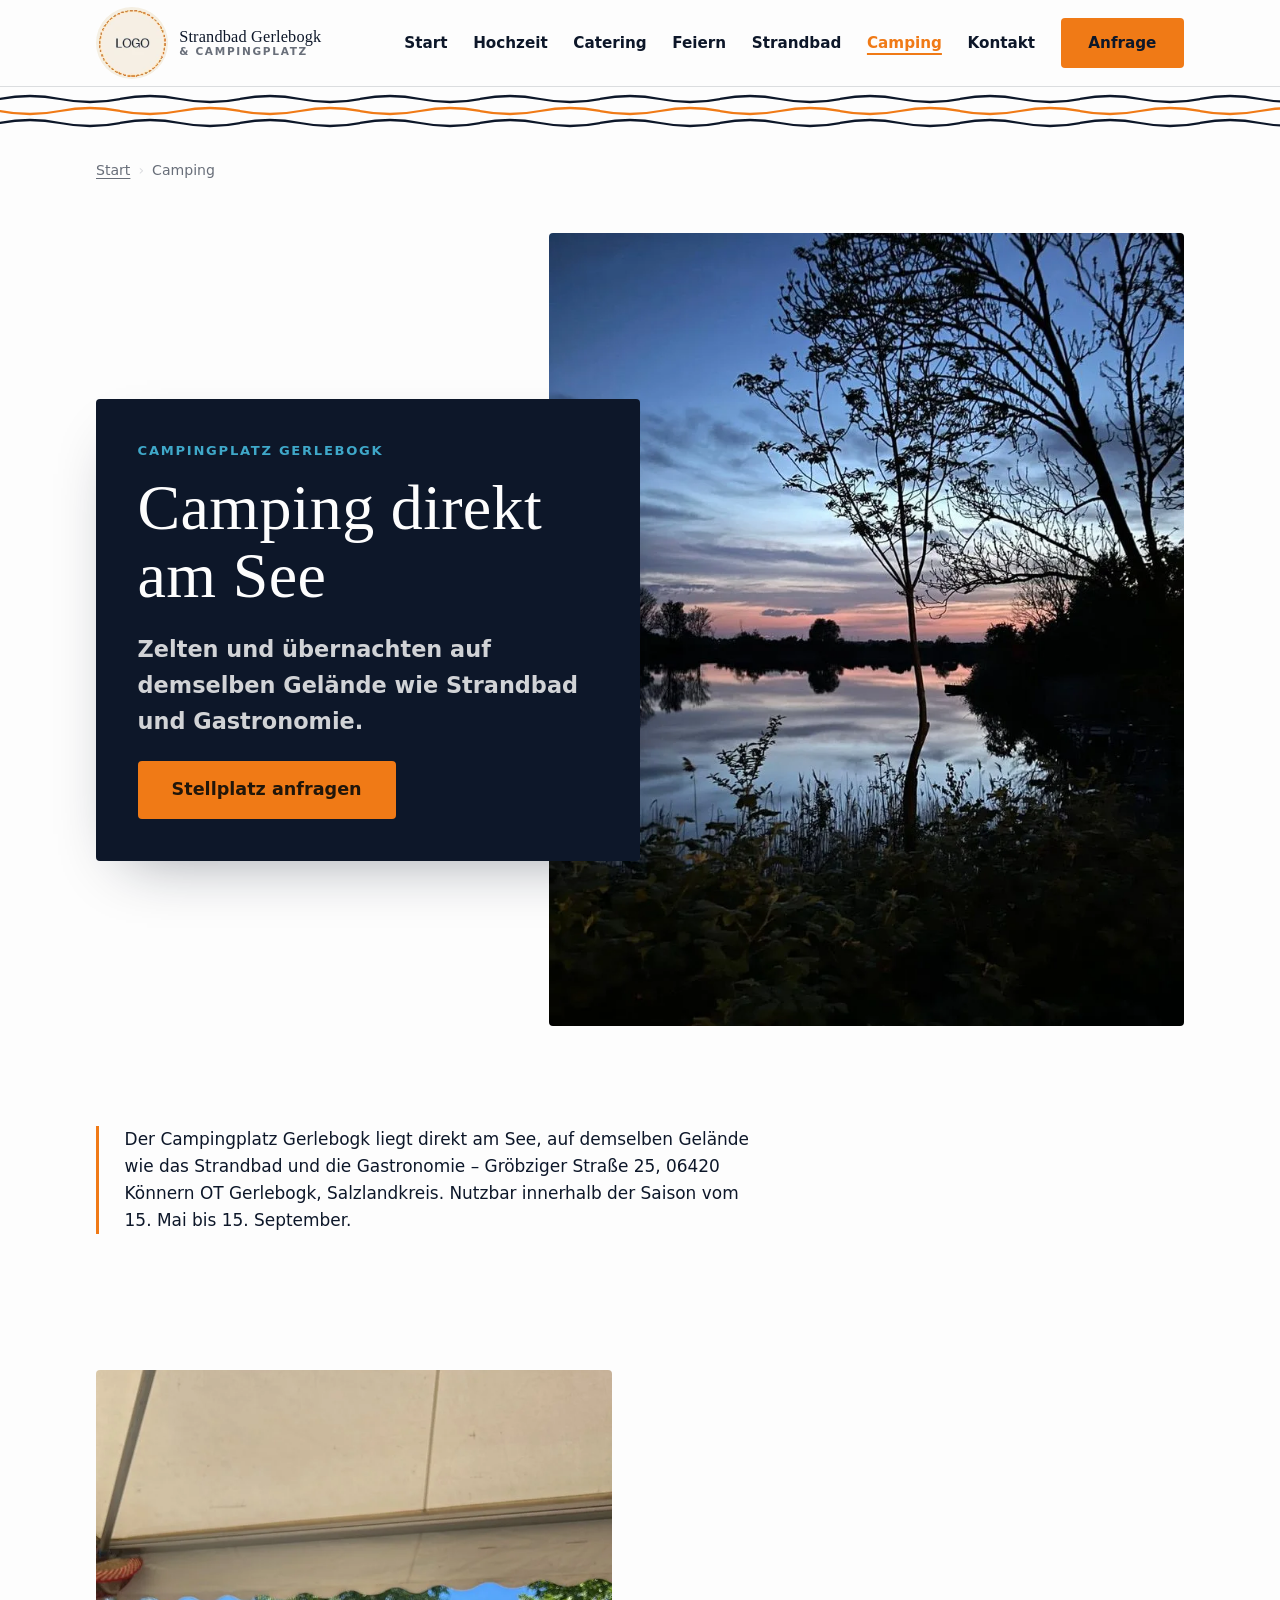
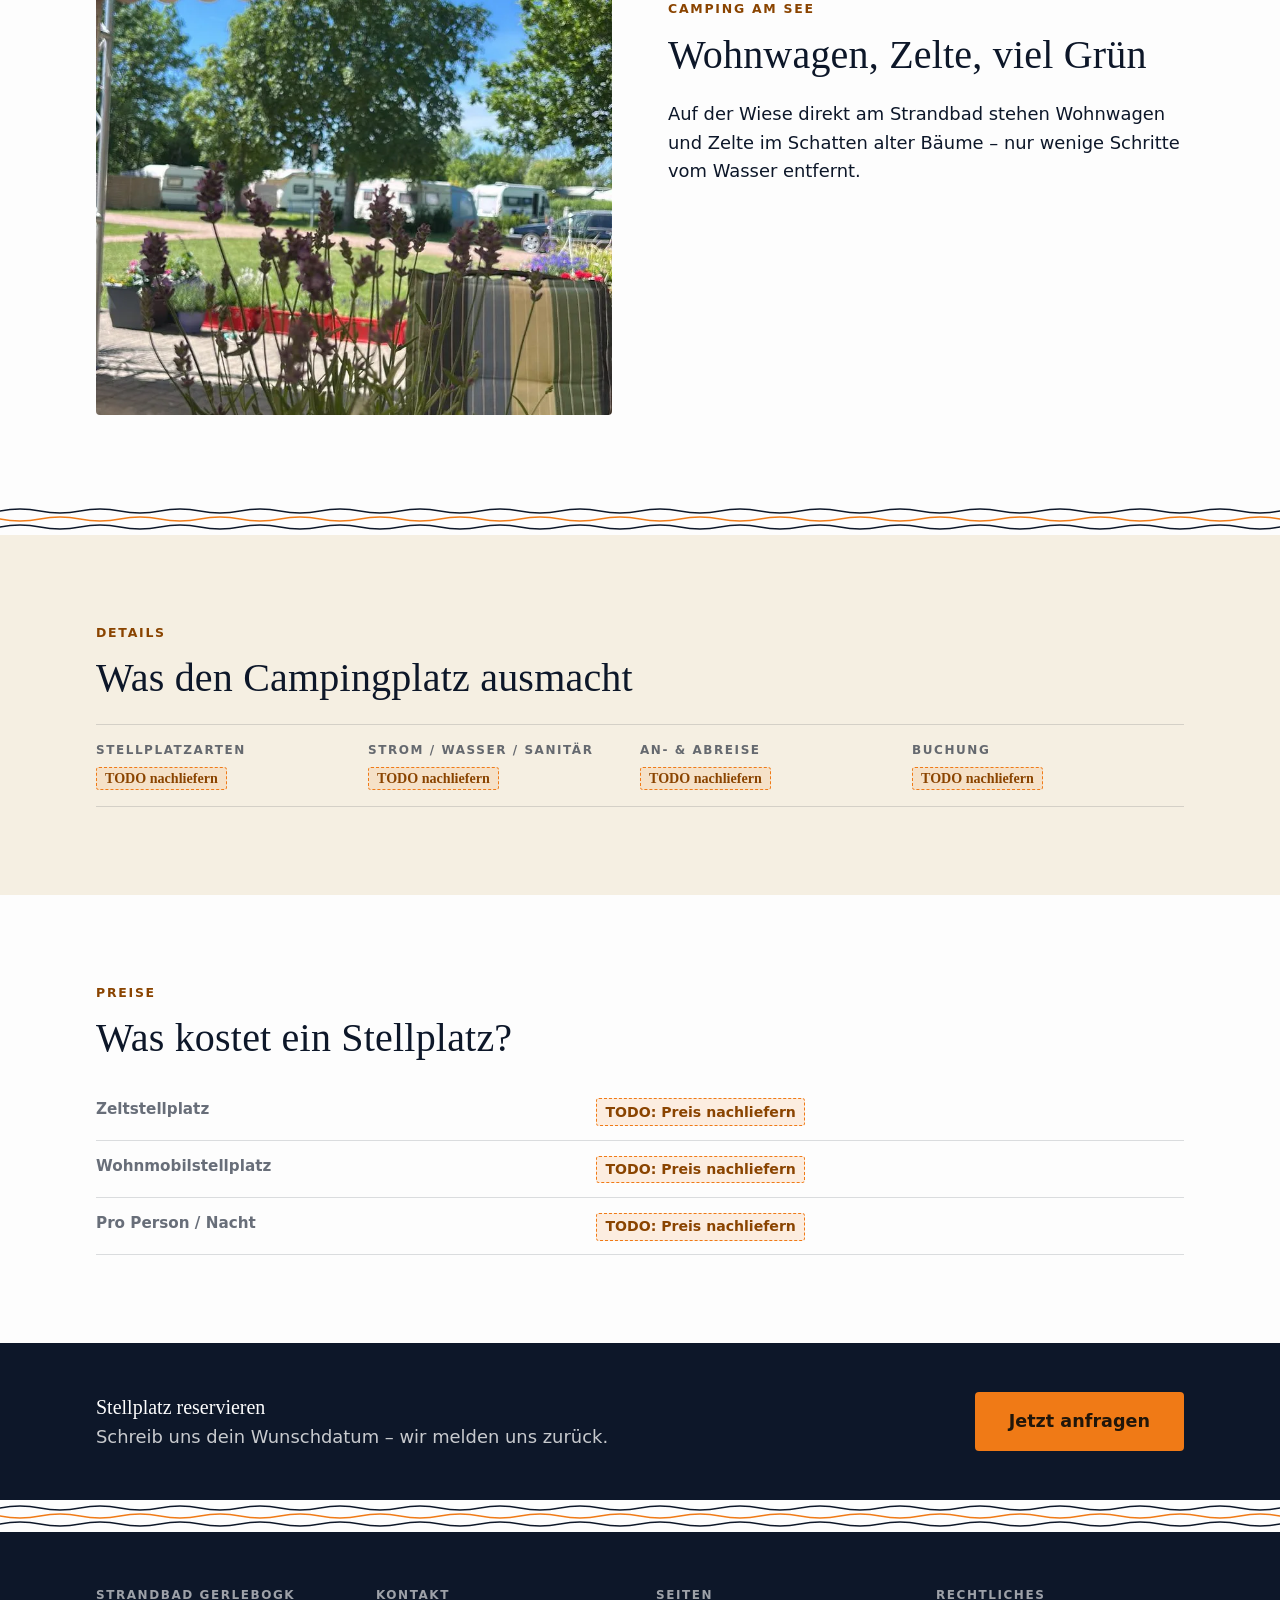
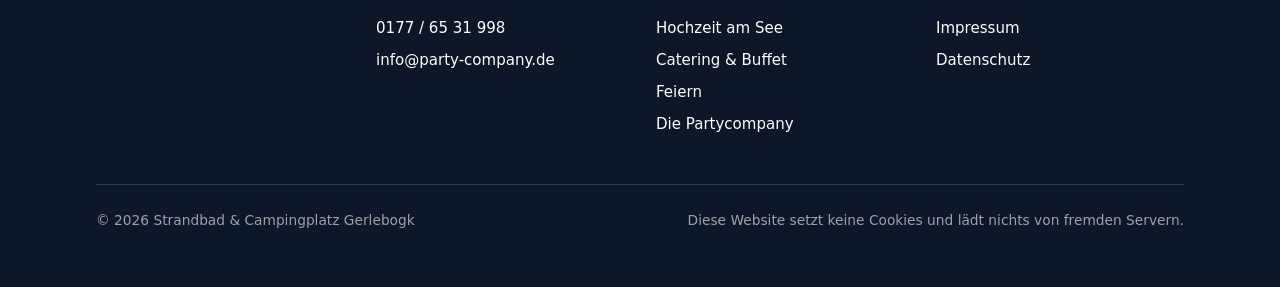
==== camping/index.html @ b328979c "Initial commit: Strandbad & Campingplatz Gerlebogk Website Statische HTML/CSS-Seite, Schwesterseite " ====
<!DOCTYPE html>
<html lang="de">
<head>
<meta charset="utf-8">
<meta name="viewport" content="width=device-width, initial-scale=1">

<title>Campingplatz Gerlebogk – Camping am See</title>
<meta name="description" content="Campingplatz direkt am Badesee im Strandbad Gerlebogk, Salzlandkreis. Zelten und übernachten auf demselben Gelände wie Strandbad und Gastronomie.">
<link rel="canonical" href="https://strandbad-gerlebogk.de/camping/">

<meta property="og:type" content="website">
<meta property="og:site_name" content="Strandbad & Campingplatz Gerlebogk">
<meta property="og:locale" content="de_DE">
<meta property="og:url" content="https://strandbad-gerlebogk.de/camping/">
<meta property="og:title" content="Campingplatz Gerlebogk – Camping am See">
<meta property="og:description" content="Zelten und übernachten direkt am Ufer, auf demselben Gelände wie Strandbad und Gastronomie.">
<meta property="og:image" content="https://strandbad-gerlebogk.de/assets/img/og-default.jpg">
<meta property="og:image:width" content="1200">
<meta property="og:image:height" content="630">
<meta property="og:image:alt" content="Der See in der blauen Stunde mit Baumsilhouette am Ufer">
<meta name="twitter:card" content="summary_large_image">

<link rel="icon" href="/assets/img/favicon-32.png" sizes="32x32" type="image/png">
<link rel="apple-touch-icon" href="/assets/img/favicon-180.png">
<meta name="theme-color" content="#fdfdfd">

<link rel="preload" href="/assets/fonts/alfa-slab-one-latin-400.woff2" as="font" type="font/woff2" crossorigin>
<link rel="preload" as="image" href="/assets/img/see-blaue-stunde-800.webp" type="image/webp"
      imagesrcset="/assets/img/see-blaue-stunde-480.webp 480w, /assets/img/see-blaue-stunde-800.webp 800w, /assets/img/see-blaue-stunde-1200.webp 1200w"
      imagesizes="(max-width: 56rem) 100vw, 50vw" fetchpriority="high">
<link rel="stylesheet" href="/assets/css/main.css">

<script type="application/ld+json">
{
  "@context": "https://schema.org",
  "@graph": [
    {
      "@type": "BreadcrumbList",
      "itemListElement": [
        { "@type": "ListItem", "position": 1, "name": "Start", "item": "https://strandbad-gerlebogk.de/" },
        { "@type": "ListItem", "position": 2, "name": "Camping", "item": "https://strandbad-gerlebogk.de/camping/" }
      ]
    },
    {
      "@type": "Campground",
      "name": "Campingplatz Gerlebogk",
      "description": "Campingplatz direkt am See, auf demselben Gelände wie Strandbad und Gastronomie.",
      "address": {
        "@type": "PostalAddress",
        "streetAddress": "Gröbziger Straße 25",
        "addressLocality": "Könnern OT Gerlebogk",
        "addressRegion": "Sachsen-Anhalt",
        "postalCode": "06420",
        "addressCountry": "DE"
      },
      "url": "https://strandbad-gerlebogk.de/camping/"
    }
  ]
}
</script>
</head>
<body>

<a class="skip-link" href="#inhalt">Zum Inhalt springen</a>

<header class="kopf">
  <div class="wrap kopf__inner">
    <a class="marke" href="/">
      <picture>
        <source type="image/webp" srcset="/assets/img/logo-96.webp 1x, /assets/img/logo-192.webp 2x, /assets/img/logo-384.webp 4x">
        <img src="/assets/img/logo-96.png" srcset="/assets/img/logo-192.png 2x, /assets/img/logo-384.png 4x" width="72" height="72"
             alt="Platzhalter-Logo Strandbad Gerlebogk – finales Logo folgt">
      </picture>
      <span class="marke__name">Strandbad Gerlebogk
        <span class="marke__zusatz">& Campingplatz</span>
      </span>
    </a>
    <nav class="nav" aria-label="Hauptnavigation">
      <a href="/">Start</a>
      <a href="/hochzeit/">Hochzeit</a>
      <a href="/catering/">Catering</a>
      <a href="/feiern/">Feiern</a>
      <a href="/strandbad/">Strandbad</a>
      <a href="/camping/" aria-current="page">Camping</a>
      <a href="/kontakt/">Kontakt</a>
      <a class="btn btn--anfrage" href="/kontakt/">Anfrage</a>
    </nav>
  </div>
</header>

<div class="wellen wellen--kopf" role="presentation"></div>

<main id="inhalt">

  <nav class="brotkrumen wrap krumen-abstand" aria-label="Brotkrumennavigation">
    <ol>
      <li><a href="/">Start</a></li>
      <li>Camping</li>
    </ol>
  </nav>

  <section class="hero">
    <div class="wrap hero__grid">
      <div class="hero__media">
        <picture>
          <source type="image/webp"
                  srcset="/assets/img/see-blaue-stunde-480.webp 480w, /assets/img/see-blaue-stunde-800.webp 800w, /assets/img/see-blaue-stunde-1200.webp 1200w"
                  sizes="(max-width: 56rem) 100vw, 50vw">
          <img src="/assets/img/see-blaue-stunde-800.jpg"
               srcset="/assets/img/see-blaue-stunde-480.jpg 480w, /assets/img/see-blaue-stunde-800.jpg 800w, /assets/img/see-blaue-stunde-1200.jpg 1200w"
               sizes="(max-width: 56rem) 100vw, 50vw"
               width="1200" height="1600" fetchpriority="high" decoding="async"
               alt="Der See in der blauen Stunde mit Baumsilhouette am Ufer, Camping Gerlebogk">
        </picture>
      </div>

      <div class="hero__panel">
        <p class="hero__kicker">Campingplatz Gerlebogk</p>
        <h1 class="hero__titel">Camping direkt am See</h1>
        <p class="hero__unter">Zelten und übernachten auf demselben Gelände wie Strandbad und Gastronomie.</p>
        <p class="hero__aktion">
          <a class="btn btn--anfrage btn--gross" href="/kontakt/">Stellplatz anfragen</a>
        </p>
      </div>
    </div>
  </section>

  <section class="section section--schmal">
    <div class="wrap">
      <div class="fakten">
        <p>
          Der Campingplatz Gerlebogk liegt direkt am See, auf demselben Gelände wie das Strandbad und
          die Gastronomie – Gröbziger Straße 25, 06420 Könnern OT Gerlebogk, Salzlandkreis. Nutzbar
          innerhalb der Saison vom 15. Mai bis 15. September.
        </p>
      </div>
    </div>
  </section>

  <section class="section" aria-labelledby="ausblick-titel">
    <div class="wrap duo duo--medialinks">
      <div class="duo__media bild--hoch">
        <picture>
          <source type="image/webp" srcset="/assets/img/campingplatz-wohnwagen-480.webp 480w, /assets/img/campingplatz-wohnwagen-800.webp 800w, /assets/img/campingplatz-wohnwagen-1600.webp 1600w" sizes="(max-width: 56rem) 100vw, 45vw">
          <img src="/assets/img/campingplatz-wohnwagen-800.jpg" srcset="/assets/img/campingplatz-wohnwagen-480.jpg 480w, /assets/img/campingplatz-wohnwagen-800.jpg 800w, /assets/img/campingplatz-wohnwagen-1600.jpg 1600w" sizes="(max-width: 56rem) 100vw, 45vw" width="1600" height="2111" loading="lazy" decoding="async" alt="Blick über die Campingwiese mit Wohnwagen unter alten Bäumen im Strandbad Gerlebogk">
        </picture>
      </div>
      <div>
        <p class="eyebrow">Camping am See</p>
        <h2 id="ausblick-titel">Wohnwagen, Zelte, viel Grün</h2>
        <p>Auf der Wiese direkt am Strandbad stehen Wohnwagen und Zelte im Schatten alter Bäume – nur wenige Schritte vom Wasser entfernt.</p>
      </div>
    </div>
  </section>

  <div class="wellen" role="presentation"></div>

  <section class="section section--sand" aria-labelledby="details-titel">
    <div class="wrap">
      <p class="eyebrow">Details</p>
      <h2 id="details-titel">Was den Campingplatz ausmacht</h2>
      <dl class="eckdaten">
        <div>
          <dt>Stellplatzarten</dt>
          <dd><span class="todo">TODO nachliefern</span></dd>
        </div>
        <div>
          <dt>Strom / Wasser / Sanitär</dt>
          <dd><span class="todo">TODO nachliefern</span></dd>
        </div>
        <div>
          <dt>An- &amp; Abreise</dt>
          <dd><span class="todo">TODO nachliefern</span></dd>
        </div>
        <div>
          <dt>Buchung</dt>
          <dd><span class="todo">TODO nachliefern</span></dd>
        </div>
      </dl>
    </div>
  </section>

  <section class="section" aria-labelledby="preise-titel">
    <div class="wrap">
      <p class="eyebrow">Preise</p>
      <h2 id="preise-titel">Was kostet ein Stellplatz?</h2>
      <div class="tabelle-scroll">
        <table class="datentabelle">
          <tbody>
            <tr><th scope="row">Zeltstellplatz</th><td><span class="todo">TODO: Preis nachliefern</span></td></tr>
            <tr><th scope="row">Wohnmobilstellplatz</th><td><span class="todo">TODO: Preis nachliefern</span></td></tr>
            <tr><th scope="row">Pro Person / Nacht</th><td><span class="todo">TODO: Preis nachliefern</span></td></tr>
          </tbody>
        </table>
      </div>
    </div>
  </section>

  <section class="anfrageband">
    <div class="wrap anfrageband__inner">
      <p>
        <strong>Stellplatz reservieren</strong>
        Schreib uns dein Wunschdatum – wir melden uns zurück.
      </p>
      <a class="btn btn--anfrage btn--gross" href="/kontakt/">Jetzt anfragen</a>
    </div>
  </section>

</main>

<div class="wellen" role="presentation"></div>

<footer class="fuss">
  <div class="wrap">
    <div class="fuss__grid">
      <div>
        <h2>Strandbad Gerlebogk</h2>
        <p class="leise">
          Gröbziger Straße 25<br>
          06420 Könnern OT Gerlebogk
        </p>
      </div>
      <div>
        <h2>Kontakt</h2>
        <ul>
          <li><a href="tel:+491776531998">0177 / 65 31 998</a></li>
          <li><a href="mailto:info@party-company.de">info@party-company.de</a></li>
        </ul>
      </div>
      <div>
        <h2>Seiten</h2>
        <ul>
          <li><a href="/hochzeit/">Hochzeit am See</a></li>
          <li><a href="/catering/">Catering &amp; Buffet</a></li>
          <li><a href="/feiern/">Feiern</a></li>
          <li><a href="https://party-company.de/" rel="noopener">Die Partycompany</a></li>
        </ul>
      </div>
      <div>
        <h2>Rechtliches</h2>
        <ul>
          <li><a href="/impressum/">Impressum</a></li>
          <li><a href="/datenschutz/">Datenschutz</a></li>
        </ul>
      </div>
    </div>
    <p class="fuss__unten">
      <span>© 2026 Strandbad &amp; Campingplatz Gerlebogk</span>
      <span>Diese Website setzt keine Cookies und lädt nichts von fremden Servern.</span>
    </p>
  </div>
</footer>

</body>
</html>
---- assets/css/main.css ----
/* ==========================================================================
   Strandbad & Campingplatz Gerlebogk — strandbad-gerlebogk.de
   Schwesterseite zu party-company.de: gleiche Bausteine, gleiche Typografie,
   gleiche Akzentfarbe — aber Tag statt Nacht. Ein Stylesheet, keine
   Imports, keine externen Requests.
   ========================================================================== */

/* --- Schriften (selbst gehostet, identisch zur Partycompany) ------------ */

@font-face {
  font-family: "Alfa Slab One";
  font-style: normal;
  font-weight: 400;
  font-display: swap;
  src: url("../fonts/alfa-slab-one-latin-400.woff2") format("woff2");
  unicode-range: U+0000-00FF, U+0131, U+0152-0153, U+02BB-02BC, U+02C6, U+02DA,
    U+02DC, U+2000-206F, U+2074, U+20AC, U+2122, U+2191, U+2193, U+2212, U+2215;
}

/* Fließtext läuft bewusst im System-Font-Stack: 0 Requests, 0 Byte. */

/* --- Marken-Token ---------------------------------------------------------
   Farbwerte wörtlich aus party-company.de/assets/css/main.css übernommen
   (--orange, --nacht, --wasser = dortiges --strandbad), nicht neu erfunden.
   --weiss und --sand sind das helle Gegenstück zu deren --nacht/--tiefe.
   ------------------------------------------------------------------------- */

:root {
  --weiss: #fdfdfd;        /* Grundfläche, dominant */
  --sand: #f5efe2;         /* zweite helle Fläche, trennt Sektionen ohne Linie */
  --orange: #f07a16;       /* NUR CTA, Hover, Marker, Signature */
  --nacht: #0d1729;        /* Fließtext, Fußzeile, Hero-Panel (Navy-Rolle) */
  --wasser: #3fa8c9;       /* Wasserton: sekundäre Akzente, Rückverweis auf Partycompany */

  --nacht-leise: rgba(13, 23, 41, 0.62);
  --nacht-linie: rgba(13, 23, 41, 0.14);

  --display: "Alfa Slab One", Georgia, "Times New Roman", serif;
  --body: system-ui, -apple-system, BlinkMacSystemFont, "Segoe UI", Roboto,
    "Helvetica Neue", Arial, sans-serif;

  --wrap: 68rem;
  --gap: clamp(1.25rem, 4vw, 2.5rem);
  --radius: 4px;

  /* Signature: Wellenkante. Drei ineinander verschlungene Wellenlinien,
     Pendant zur Lichterkette der Partycompany — anderes Motiv, gleiche Rolle.
     Kachel ist genau eine Wellenperiode breit (160px), dadurch mathematisch
     nahtlos wiederholbar — kein Foto/KI-Bild, handgeschriebenes SVG. */
  --wellen: url("data:image/svg+xml,%3Csvg xmlns='http://www.w3.org/2000/svg' width='160' height='64' viewBox='0 0 160 64'%3E%3Cpath d='M0 16 Q40 8 80 16 Q120 24 160 16' fill='none' stroke='%230D1729' stroke-width='3' stroke-linecap='round'/%3E%3Cpath d='M0 32 Q40 40 80 32 Q120 24 160 32' fill='none' stroke='%23F07A16' stroke-width='3' stroke-linecap='round'/%3E%3Cpath d='M0 48 Q40 40 80 48 Q120 56 160 48' fill='none' stroke='%230D1729' stroke-width='3' stroke-linecap='round'/%3E%3C/svg%3E");
}

/* --- Reset / Grundlagen -------------------------------------------------- */

*,
*::before,
*::after { box-sizing: border-box; }

html {
  -webkit-text-size-adjust: 100%;
  scroll-behavior: smooth;
}

body {
  margin: 0;
  background: var(--weiss);
  color: var(--nacht);
  font-family: var(--body);
  font-size: clamp(1rem, 0.96rem + 0.2vw, 1.125rem);
  line-height: 1.6;
  -webkit-font-smoothing: antialiased;
  overflow-wrap: break-word;
}

img { max-width: 100%; height: auto; display: block; }

h1, h2, h3, h4 {
  font-family: var(--display);
  font-weight: 400;
  line-height: 1.06;
  margin: 0 0 0.6em;
  letter-spacing: 0.005em;
  /* Deutsche Komposita wie "Campingplatz" oder "Öffnungszeiten" passen bei
     320px in keine Zeile. hyphens nutzt das lang="de" des Dokuments. */
  hyphens: auto;
  overflow-wrap: break-word;
}

h1 { font-size: clamp(2.1rem, 1.3rem + 4vw, 4rem); }
h2 { font-size: clamp(1.6rem, 1.2rem + 1.9vw, 2.5rem); }
h3 { font-size: clamp(1.15rem, 1.05rem + 0.5vw, 1.4rem); }
h4 { font-size: 1.05rem; font-family: var(--body); font-weight: 600; }

p { margin: 0 0 1.1em; }
p:last-child { margin-bottom: 0; }

a { color: var(--nacht); text-decoration-thickness: 1px; text-underline-offset: 0.18em; }
a:hover { color: var(--orange); }

ul, ol { margin: 0 0 1.1em; padding-left: 1.25rem; }
li { margin-bottom: 0.4em; }

strong, b { font-weight: 600; }

:focus-visible {
  outline: 3px solid var(--orange);
  outline-offset: 3px;
  border-radius: 2px;
}

/* Nach oben statt nach links wegschieben – ein "left: -9999px" vergrößert in
   manchen Browsern die Scrollbreite des Dokuments. */
.skip-link {
  position: absolute;
  left: 0;
  top: 0;
  z-index: 100;
  transform: translateY(-130%);
  background: var(--orange);
  color: #21160a;
  padding: 0.75rem 1.25rem;
  font-weight: 600;
  text-decoration: none;
}
.skip-link:focus { transform: translateY(0); }

.visually-hidden {
  position: absolute;
  width: 1px; height: 1px;
  padding: 0; margin: -1px;
  overflow: hidden;
  clip-path: inset(50%);
  white-space: nowrap;
}

/* --- Raster -------------------------------------------------------------- */

.wrap {
  width: min(100% - 2 * var(--gap), var(--wrap));
  margin-inline: auto;
}

.section { padding-block: clamp(3rem, 8vw, 5.5rem); }
.section--sand { background: var(--sand); }
.section--nacht { background: var(--nacht); color: var(--weiss); }
.section--nacht a { color: #bcd9e3; }
.section--nacht a:hover { color: #fff; }
.section--schmal { padding-block: clamp(2rem, 5vw, 3rem); }

.lede {
  font-size: clamp(1.06rem, 1rem + 0.4vw, 1.3rem);
  color: var(--nacht-leise);
  max-width: 46ch;
}
.section--nacht .lede { color: rgba(253, 253, 253, 0.72); }

.eyebrow {
  font-family: var(--body);
  font-weight: 600;
  font-size: 0.78rem;
  letter-spacing: 0.14em;
  text-transform: uppercase;
  color: #8a4400;
  margin: 0 0 0.9rem;
}
.section--nacht .eyebrow { color: var(--wasser); }

/* --- Signature: Wellenkante ------------------------------------------------
   Drei verschlungene Wellenlinien als wiederkehrender Sektionstrenner,
   dieselbe Code-Rolle wie die Girlande der Partycompany, eigenes Motiv.
   Handgeschriebenes SVG, austauschbar sobald finale Grafik vorliegt, siehe
   README. Kachel ist 160×64 (Seitenverhältnis 2,5:1) — background-size MUSS
   dieses Verhältnis einhalten, sonst verzerrt die Wiederholung (siehe Notiz
   zur ursprünglichen Segelkante-Version im Git-Verlauf/README).
   ------------------------------------------------------------------------- */

.wellen {
  height: 32px;
  background-image: var(--wellen);
  background-repeat: repeat-x;
  background-position: left top;
  background-size: 80px 32px;
  border: 0;
  margin: 0;
}
.wellen--kopf {
  height: 48px;
  background-size: 120px 48px;
  margin-bottom: -24px;
  position: relative;
  z-index: 1;
  pointer-events: none;
}

@media (prefers-reduced-motion: no-preference) {
  .wellen { animation: wiegen 7s ease-in-out infinite; transform-origin: center; }
  @keyframes wiegen {
    0%, 100% { transform: scaleY(1); }
    50% { transform: scaleY(1.06); }
  }
}

/* --- Kopfzeile ----------------------------------------------------------- */

.kopf {
  position: sticky;
  top: 0;
  z-index: 20;
  background: rgba(253, 253, 253, 0.94);
  border-bottom: 1px solid var(--nacht-linie);
  backdrop-filter: blur(8px);
}

.kopf__inner {
  display: flex;
  align-items: center;
  gap: 1rem;
  padding-block: 0.45rem;
}

.marke {
  display: flex;
  align-items: center;
  gap: 0.7rem;
  text-decoration: none;
  color: var(--nacht);
  flex: 0 0 auto;
}
.marke img {
  width: 72px; height: 72px;
  border-radius: 50%;
  background: var(--sand);
  flex: 0 0 auto;
}
.marke__name {
  font-family: var(--display);
  font-size: 1.02rem;
  line-height: 1.1;
  letter-spacing: 0.01em;
}
.marke__zusatz {
  display: block;
  font-family: var(--body);
  font-size: 0.66rem;
  font-weight: 600;
  letter-spacing: 0.16em;
  text-transform: uppercase;
  color: var(--nacht-leise);
}

.nav {
  margin-left: auto;
  display: flex;
  align-items: center;
  gap: clamp(0.9rem, 2vw, 1.6rem);
  flex-wrap: wrap;
}
.nav a {
  color: var(--nacht);
  text-decoration: none;
  font-weight: 600;
  font-size: 0.95rem;
}
.nav a:hover,
.nav a[aria-current="page"] { color: var(--orange); }
.nav a[aria-current="page"] { text-decoration: underline; text-decoration-color: var(--orange); text-decoration-thickness: 2px; text-underline-offset: 0.35em; }

/* --- Schaltflächen ------------------------------------------------------- */

.btn {
  display: inline-flex;
  align-items: center;
  justify-content: center;
  gap: 0.5rem;
  font-family: var(--body);
  font-weight: 600;
  font-size: 1rem;
  line-height: 1;
  padding: 0.95rem 1.6rem;
  border-radius: var(--radius);
  border: 2px solid transparent;
  text-decoration: none;
  cursor: pointer;
  transition: transform 0.12s ease, background-color 0.12s ease, color 0.12s ease;
}
.btn:hover { transform: translateY(-2px); }

/* Orange ist der Anfrage-Knopf. Sonst nichts — auf Weiß liegt #F07A16
   unter 4,5:1 Kontrast, deshalb nie als Text, immer als Fläche. */
.btn--anfrage {
  background: var(--orange);
  color: #21160a;
}
.btn--anfrage:hover { background: #ff9a3d; color: #21160a; }

.btn--gross { font-size: 1.1rem; padding: 1.15rem 2rem; }

.btn--leise {
  background: transparent;
  color: var(--nacht);
  border-color: var(--nacht-linie);
}
.btn--leise:hover { color: var(--orange); border-color: var(--orange); }

.btn--party { background: var(--nacht); color: var(--weiss); }
.btn--party:hover { background: #1b2c47; color: #fff; }

@media (prefers-reduced-motion: reduce) {
  .btn:hover { transform: none; }
  html { scroll-behavior: auto; }
}

/* --- Hero -----------------------------------------------------------------
   Gespiegeltes Prinzip zur Partycompany: dort dunkler Hintergrund + helles
   Sand-Panel, hier heller Hintergrund + dunkles Navy-Panel. Gleicher
   Baustein (Foto + Kontrastpanel, kein Text auf dem Foto), invertierte
   Farbrichtung — Tag statt Nacht.
   ------------------------------------------------------------------------- */

.hero { background: var(--weiss); position: relative; }

.hero__grid {
  display: grid;
  grid-template-columns: repeat(12, 1fr);
  align-items: center;
  padding-block: clamp(1.5rem, 4vw, 3.5rem);
}

.hero__media {
  grid-column: 6 / -1;
  grid-row: 1;
  position: relative;
}
.hero__media img {
  width: 100%;
  aspect-ratio: 4 / 5;
  object-fit: cover;
  border-radius: var(--radius);
}

.hero__panel {
  grid-column: 1 / 7;
  grid-row: 1;
  z-index: 2;
  background: var(--nacht);
  color: var(--weiss);
  padding: clamp(1.5rem, 3.5vw, 2.6rem);
  border-radius: var(--radius);
  box-shadow: 0 24px 60px -30px rgba(13, 23, 41, 0.45);
}

.hero__kicker {
  font-weight: 600;
  font-size: 0.82rem;
  letter-spacing: 0.13em;
  text-transform: uppercase;
  color: var(--wasser);
  margin: 0 0 0.8rem;
}
.hero__titel { margin-bottom: 0.35em; color: var(--weiss); }
.hero__unter {
  font-family: var(--body);
  font-weight: 600;
  font-size: clamp(1.05rem, 0.95rem + 0.6vw, 1.4rem);
  color: rgba(253, 253, 253, 0.82);
  margin: 0 0 1.3rem;
}
.hero__zeile {
  display: flex;
  flex-wrap: wrap;
  gap: 0.5rem 1.4rem;
  font-weight: 600;
  color: rgba(253, 253, 253, 0.82);
  margin: 0 0 1.6rem;
  padding-top: 1.1rem;
  border-top: 2px solid rgba(253, 253, 253, 0.14);
}
.hero__aktion { display: flex; flex-wrap: wrap; gap: 0.8rem; align-items: center; }

/* --- Faktenabsatz (für Suchmaschinen und KI-Antworten) ------------------- */

.fakten {
  border-left: 3px solid var(--orange);
  padding-left: clamp(1rem, 2.5vw, 1.6rem);
  max-width: 62ch;
  font-size: 1.06rem;
}
.fakten p { margin-bottom: 0.9em; }
.fakten p:last-child { margin-bottom: 0; }

/* --- Eckdaten ------------------------------------------------------------ */

.eckdaten {
  margin: 0;
  display: grid;
  grid-template-columns: repeat(auto-fit, minmax(min(100%, 14rem), 1fr));
  gap: 0;
  border-top: 1px solid var(--nacht-linie);
}
.eckdaten > div {
  padding: 1rem 1.2rem 1rem 0;
  border-bottom: 1px solid var(--nacht-linie);
}
.eckdaten dt {
  font-size: 0.75rem;
  font-weight: 600;
  letter-spacing: 0.13em;
  text-transform: uppercase;
  color: var(--nacht-leise);
  margin-bottom: 0.25rem;
}
.eckdaten dd {
  margin: 0;
  font-family: var(--display);
  font-size: 1.25rem;
  line-height: 1.2;
}
.eckdaten dd small {
  display: block;
  font-family: var(--body);
  font-size: 0.85rem;
  color: var(--nacht-leise);
  margin-top: 0.2rem;
}

/* Tabellenvariante (Preise) */
.datentabelle {
  width: 100%;
  border-collapse: collapse;
  text-align: left;
}
.datentabelle th,
.datentabelle td {
  padding: 0.85rem 1rem 0.85rem 0;
  border-bottom: 1px solid var(--nacht-linie);
  vertical-align: top;
}
.datentabelle th {
  font-weight: 600;
  color: var(--nacht-leise);
  width: 46%;
  font-size: 0.95rem;
}
.datentabelle td { font-weight: 600; }
.tabelle-scroll { overflow-x: auto; }

/* --- Leistungen als Speisekarte ------------------------------------------ */

.karte { list-style: none; margin: 0; padding: 0; }
.karte > li {
  display: flex;
  align-items: baseline;
  gap: 0.75rem;
  padding: 0.85rem 0;
  border-bottom: 1px solid var(--nacht-linie);
  margin: 0;
}
.karte__name { font-family: var(--display); font-size: 1.15rem; flex: 0 1 auto; }
.karte__fuellung {
  flex: 1 1 auto;
  border-bottom: 2px dotted var(--nacht-linie);
  transform: translateY(-0.35em);
  min-width: 1.5rem;
}
.karte__hinweis { flex: 0 0 auto; color: var(--nacht-leise); font-size: 0.9rem; }

/* --- Wegweiser (drei Einstiege) -------------------------------------------
   Bewusst kein Card-Grid mit runden Ecken und Schatten: eine schmale Reihe
   mit vertikalen Trennlinien, wie ein Wegweiser am Eingang.
   ------------------------------------------------------------------------- */

.wegweiser {
  display: grid;
  grid-template-columns: repeat(3, 1fr);
  border-top: 1px solid var(--nacht-linie);
  border-left: 1px solid var(--nacht-linie);
}
.wegweiser__eintrag {
  border-right: 1px solid var(--nacht-linie);
  border-bottom: 1px solid var(--nacht-linie);
  padding: 1.5rem clamp(1rem, 3vw, 1.75rem) 1.75rem;
  text-decoration: none;
  color: inherit;
  display: block;
}
.wegweiser__bild {
  aspect-ratio: 4 / 3;
  overflow: hidden;
  border-radius: var(--radius);
  margin-bottom: 1rem;
}
.wegweiser__bild img { width: 100%; height: 100%; object-fit: cover; }
.wegweiser__eintrag h3 { margin-bottom: 0.35rem; }
.wegweiser__eintrag p { color: var(--nacht-leise); font-size: 0.95rem; margin-bottom: 0.6rem; }
.wegweiser__pfeil { font-weight: 600; color: var(--nacht); }
.wegweiser__eintrag:hover .wegweiser__pfeil { color: var(--orange); }
.wegweiser__eintrag:hover h3 { color: var(--orange); }

@media (max-width: 40rem) {
  .wegweiser { grid-template-columns: 1fr; }
}

/* --- Zweispalter --------------------------------------------------------- */

.duo {
  display: grid;
  grid-template-columns: 1fr 1fr;
  gap: clamp(1.75rem, 5vw, 3.5rem);
  align-items: center;
}
.duo--medialinks > .duo__media { order: -1; }
.duo__media img {
  width: 100%;
  border-radius: var(--radius);
  object-fit: cover;
}
.bild--hoch img { aspect-ratio: 4 / 5; }
.bild--breit img { aspect-ratio: 3 / 2; }
.bild--quadrat img { aspect-ratio: 1 / 1; }

.bildnachweis {
  font-size: 0.8rem;
  color: var(--nacht-leise);
  margin-top: 0.6rem;
}

/* --- Bildstrecke ----------------------------------------------------------- */

.bildstrecke {
  display: grid;
  grid-template-columns: repeat(auto-fit, minmax(min(100%, 15rem), 1fr));
  gap: 1.25rem;
}
.bildstrecke img {
  width: 100%;
  height: 100%;
  object-fit: cover;
  border-radius: var(--radius);
}
.bildstrecke > div { aspect-ratio: 3 / 4; overflow: hidden; border-radius: var(--radius); }

/* --- Karten (Kacheln) ----------------------------------------------------- */

.kacheln {
  display: grid;
  grid-template-columns: repeat(auto-fit, minmax(min(100%, 16rem), 1fr));
  gap: 1.25rem;
}
.kachel {
  background: var(--sand);
  border: 1px solid var(--nacht-linie);
  border-radius: var(--radius);
  padding: 1.5rem;
}
.section--sand .kachel { background: var(--weiss); }
.kachel h3 { margin-bottom: 0.4rem; }
.kachel p { color: var(--nacht-leise); font-size: 0.98rem; }

/* --- FAQ ------------------------------------------------------------------- */

.faq { margin: 0; }
.faq > div { border-bottom: 1px solid var(--nacht-linie); padding: 1.3rem 0; }
.faq dt {
  font-family: var(--display);
  font-size: 1.1rem;
  margin-bottom: 0.5rem;
}
.faq dd { margin: 0; color: var(--nacht-leise); max-width: 68ch; }

/* --- Anfahrtsskizze -------------------------------------------------------- */

.skizze {
  background: var(--sand);
  border: 1px solid var(--nacht-linie);
  border-radius: var(--radius);
  padding: 1rem;
}
.skizze img { width: 100%; height: auto; display: block; border-radius: var(--radius); }

/* --- Brotkrumen ------------------------------------------------------------- */

.brotkrumen { font-size: 0.88rem; color: var(--nacht-leise); padding-block: 1rem 0; }
.brotkrumen ol { list-style: none; display: flex; flex-wrap: wrap; gap: 0.5rem; margin: 0; padding: 0; }
.brotkrumen li { margin: 0; }
.brotkrumen li + li::before { content: "›"; margin-right: 0.5rem; color: var(--nacht-linie); }
.brotkrumen a { color: var(--nacht-leise); }

/* --- Anfrageband (wiederholter CTA) ---------------------------------------- */

.anfrageband {
  background: var(--nacht);
  color: var(--weiss);
  padding-block: clamp(2rem, 5vw, 3rem);
}
.anfrageband__inner {
  display: flex;
  flex-wrap: wrap;
  align-items: center;
  justify-content: space-between;
  gap: 1.25rem;
}
.anfrageband p { margin: 0; color: rgba(253, 253, 253, 0.78); }
.anfrageband strong { color: var(--weiss); font-family: var(--display); font-weight: 400; font-size: 1.25rem; display: block; }

/* --- Kontaktliste ------------------------------------------------------------ */

.kontaktliste { display: grid; gap: 1.4rem; margin: 0; grid-template-columns: repeat(auto-fit, minmax(min(100%, 15rem), 1fr)); }
.kontaktliste dt {
  font-size: 0.75rem;
  font-weight: 600;
  letter-spacing: 0.13em;
  text-transform: uppercase;
  color: var(--nacht-leise);
  margin-bottom: 0.3rem;
}
.kontaktliste dd { margin: 0; font-size: 1.1rem; font-weight: 600; }

/* --- Rechtstexte --------------------------------------------------------- */

.prosa { max-width: 62ch; }
.prosa h2 { margin-top: 2.2rem; }
.prosa h3 { margin-top: 1.8rem; }
.prosa ul { padding-left: 1.1rem; }

.todo {
  display: inline-block;
  background: rgba(240, 122, 22, 0.12);
  border: 1px dashed var(--orange);
  color: #8a4400;
  padding: 0.1rem 0.5rem;
  border-radius: 3px;
  font-size: 0.88rem;
  font-weight: 600;
}

/* --- Baderegel-Hinweis (sichtbar, nicht kleingedruckt) -------------------- */

.hinweis {
  display: flex;
  align-items: flex-start;
  gap: 0.75rem;
  background: var(--sand);
  border-left: 3px solid var(--orange);
  border-radius: var(--radius);
  padding: 1rem 1.25rem;
  font-weight: 600;
}

/* --- Fußzeile -------------------------------------------------------------- */

.fuss {
  background: var(--nacht);
  color: rgba(253, 253, 253, 0.82);
  border-top: 1px solid var(--nacht-linie);
  padding-block: clamp(2.5rem, 6vw, 3.5rem);
  font-size: 0.94rem;
}
.fuss__grid {
  display: grid;
  grid-template-columns: repeat(auto-fit, minmax(min(100%, 14rem), 1fr));
  gap: 2rem;
}
.fuss h2 {
  font-family: var(--body);
  font-size: 0.75rem;
  font-weight: 600;
  letter-spacing: 0.13em;
  text-transform: uppercase;
  color: rgba(253, 253, 253, 0.6);
  margin-bottom: 0.9rem;
}
.fuss ul { list-style: none; margin: 0; padding: 0; }
.fuss li { margin-bottom: 0.5rem; }
.fuss a { color: var(--weiss); text-decoration: none; }
.fuss a:hover { color: var(--wasser); text-decoration: underline; }
.fuss__unten {
  margin-top: 2.5rem;
  padding-top: 1.5rem;
  border-top: 1px solid rgba(253, 253, 253, 0.14);
  color: rgba(253, 253, 253, 0.6);
  font-size: 0.86rem;
  display: flex;
  flex-wrap: wrap;
  gap: 0.5rem 1.5rem;
  justify-content: space-between;
}
.fuss__unten--schlicht { margin-top: 0; border-top: 0; padding-top: 0; }

/* --- Hilfsklassen ----------------------------------------------------------
   Bewusst als Klassen statt als style-Attribute: nur so kommt die Seite ohne
   'unsafe-inline' in der Content-Security-Policy aus.
   ------------------------------------------------------------------------- */

.mt-s  { margin-top: 1.2rem; }
.mt-m  { margin-top: 1.6rem; }
.mt-l  { margin-top: 2rem; }
.mt-xl { margin-top: 2.5rem; }

.leise { color: var(--nacht-leise); }
.klein { font-size: 0.92rem; }
.eng   { max-width: 52ch; }

.knopfreihe { display: flex; gap: 0.7rem; flex-wrap: wrap; align-items: center; }
.krumen-abstand { padding-top: 3rem; }

/* ==========================================================================
   Umbrüche
   ========================================================================== */

@media (max-width: 56rem) {
  .wellen--kopf { margin-bottom: 0; }

  .hero__grid { grid-template-columns: 1fr; padding-block: 0 clamp(2rem, 6vw, 3rem); }
  .hero__media { grid-column: 1; grid-row: 1; }
  .hero__media img { aspect-ratio: 4 / 3; border-radius: 0; }
  .hero__panel {
    grid-column: 1;
    grid-row: 2;
    margin-inline: clamp(0rem, 2vw, 1rem);
    margin-top: -2.5rem;
  }
  .duo { grid-template-columns: 1fr; }
  .duo--medialinks > .duo__media { order: 0; }
  .datentabelle th { width: 50%; }
}

@media (max-width: 40rem) {
  .kopf { position: static; }
  .kopf__inner { flex-wrap: wrap; row-gap: 0.6rem; }
  .nav { margin-left: 0; width: 100%; gap: 0.85rem 1.1rem; font-size: 0.92rem; }
  .marke img { width: 64px; height: 64px; }
  .marke { min-width: 0; }
  .marke__name { min-width: 0; }
  .marke__zusatz { font-size: 0.62rem; letter-spacing: 0.1em; }
  .anfrageband__inner { flex-direction: column; align-items: flex-start; }
  .eckdaten > div { padding-right: 0; }
}

@media (max-width: 22.5rem) {
  :root { --gap: 1rem; }
  .hero__panel { padding: 1.15rem; }
  .btn { padding: 0.85rem 1.15rem; font-size: 0.95rem; }
  .marke__zusatz { display: none; }
  .marke img { width: 56px; height: 56px; }
  .kopf__inner { gap: 0.75rem; }
}

@media print {
  .kopf, .wellen, .anfrageband, .btn { display: none; }
  body { background: #fff; color: #000; }
}
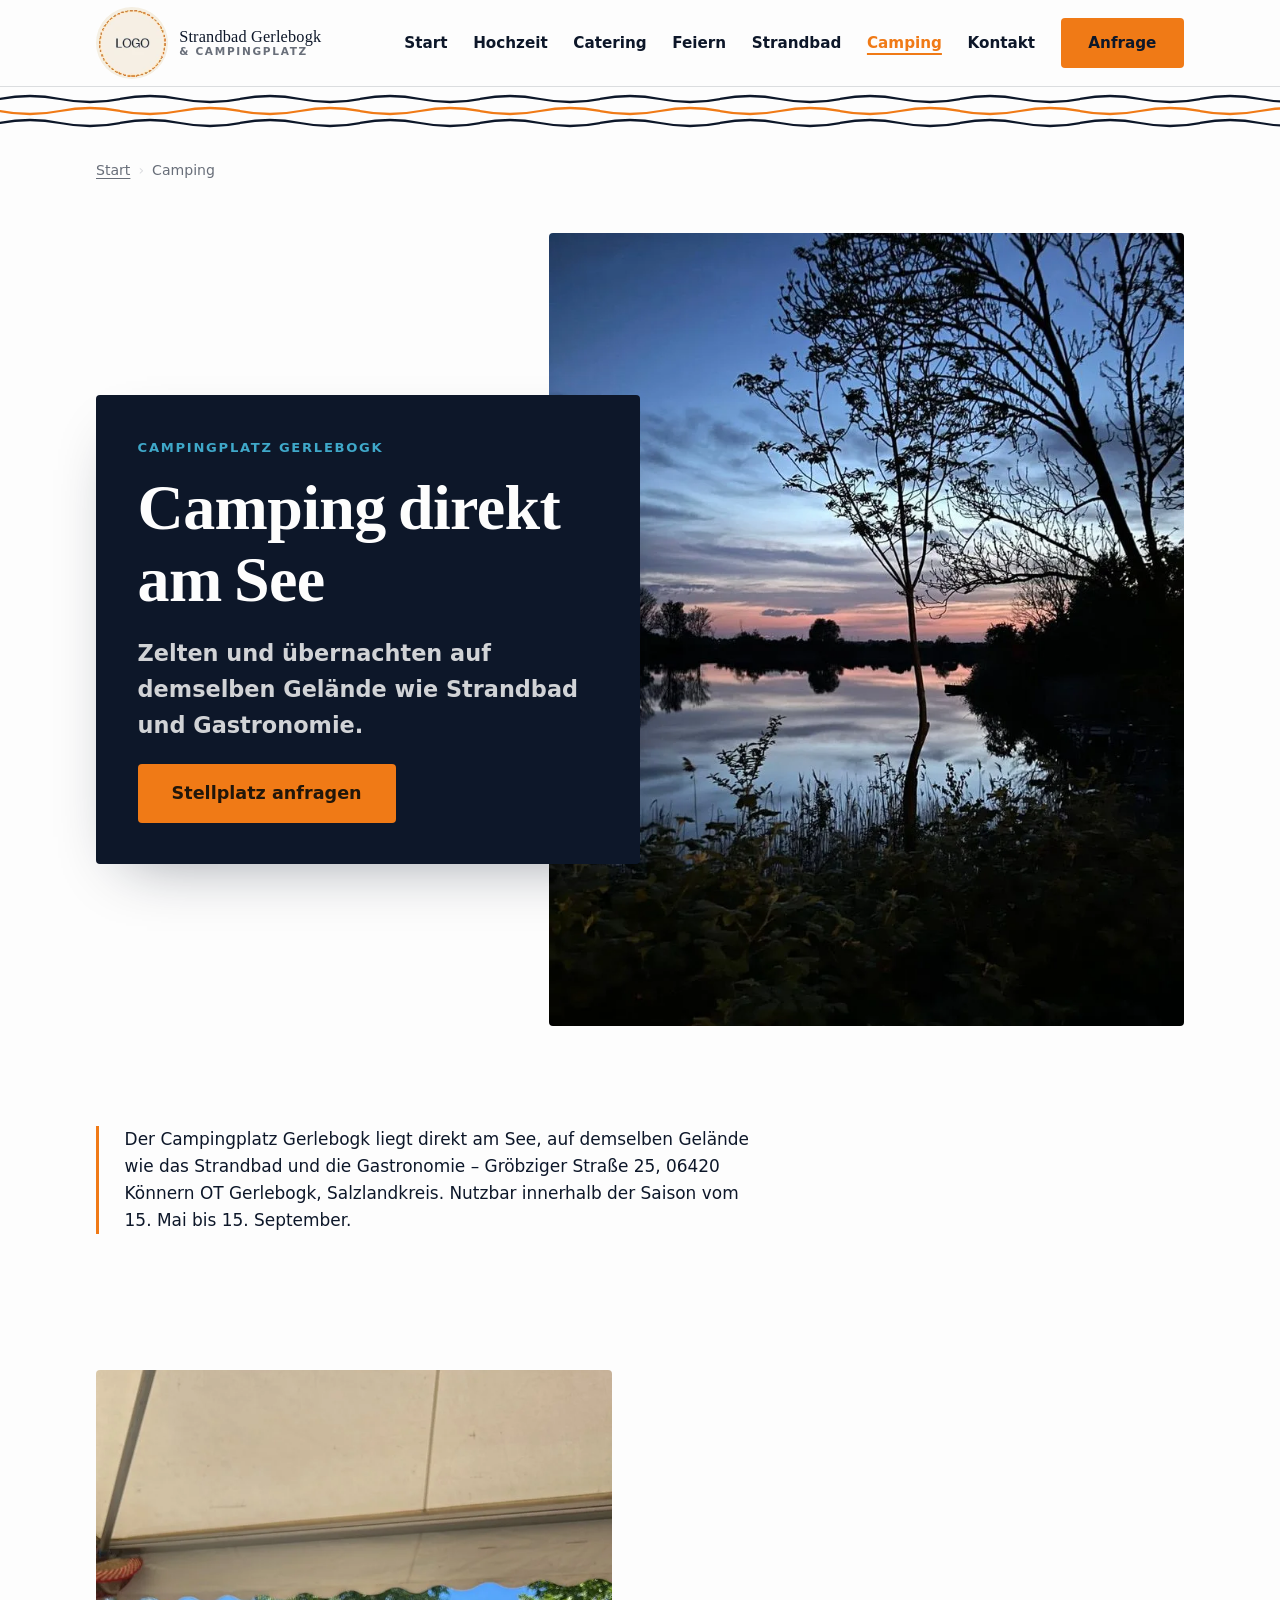
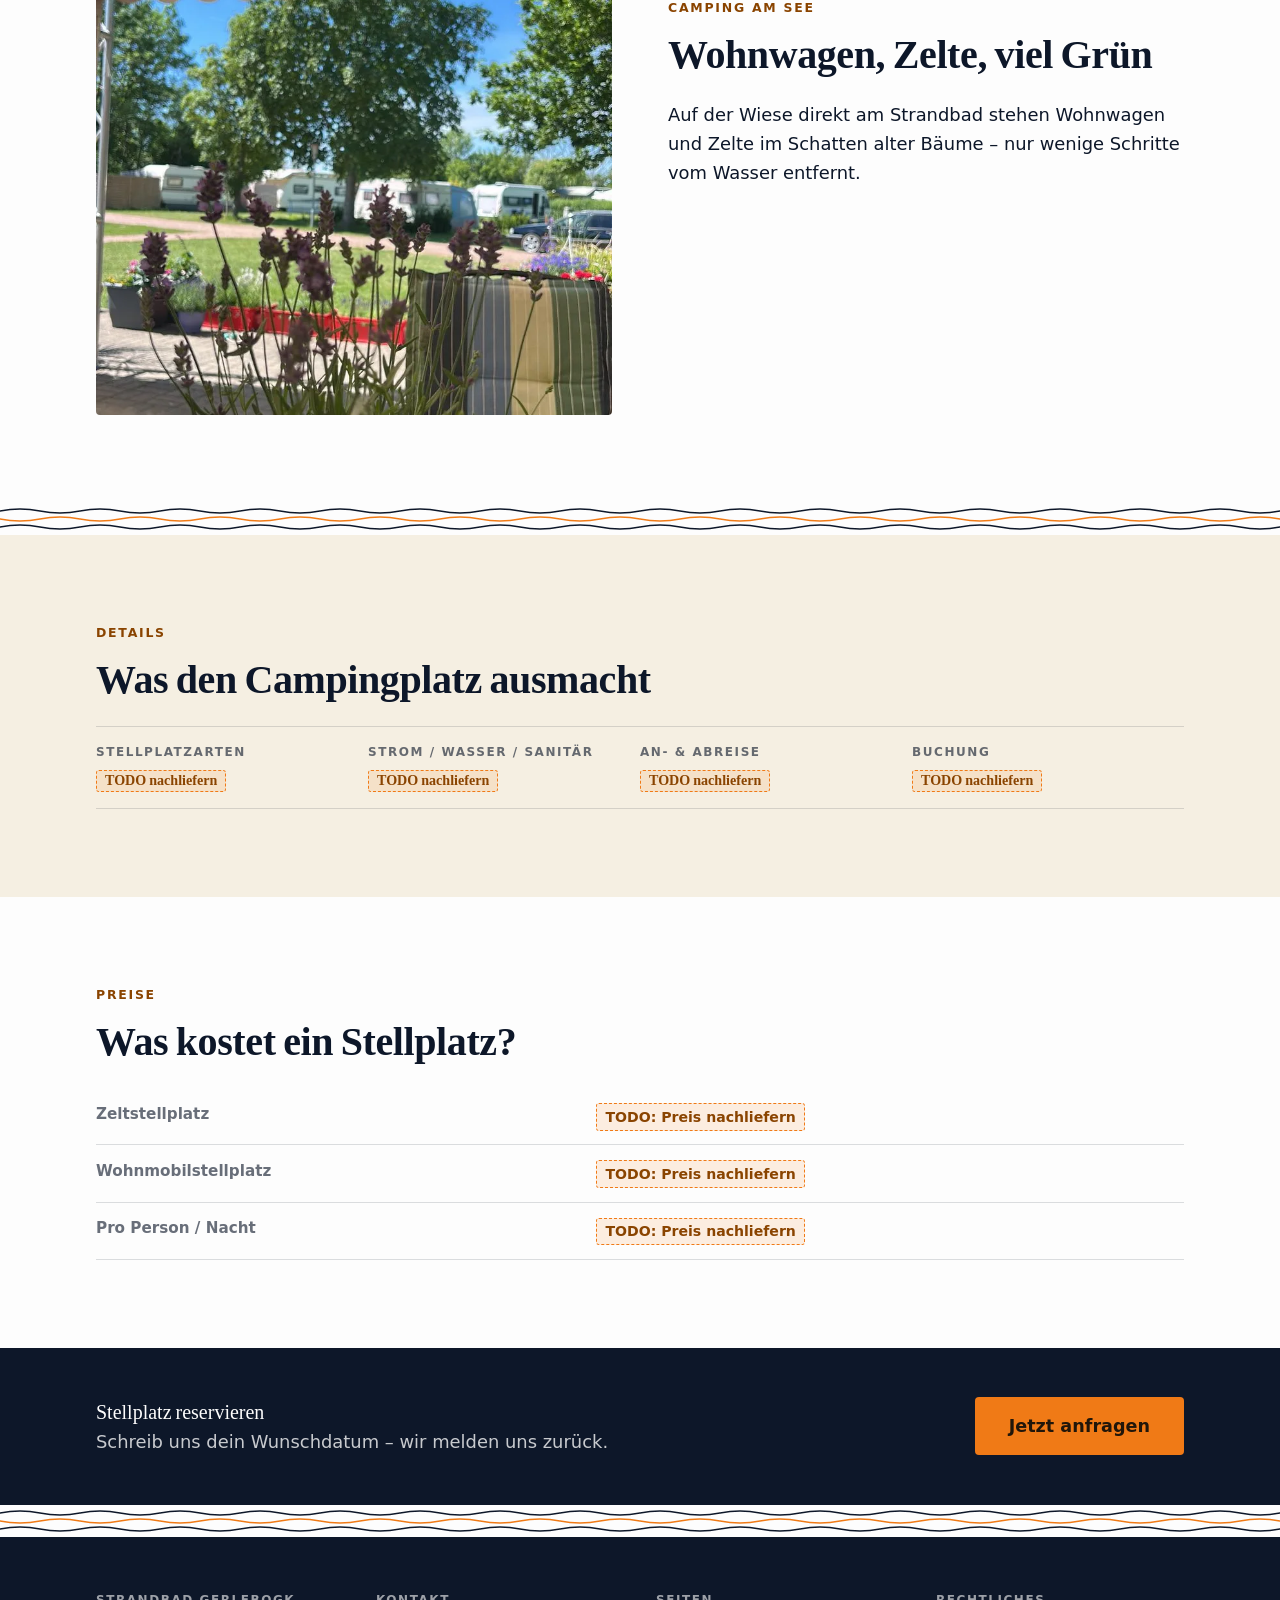
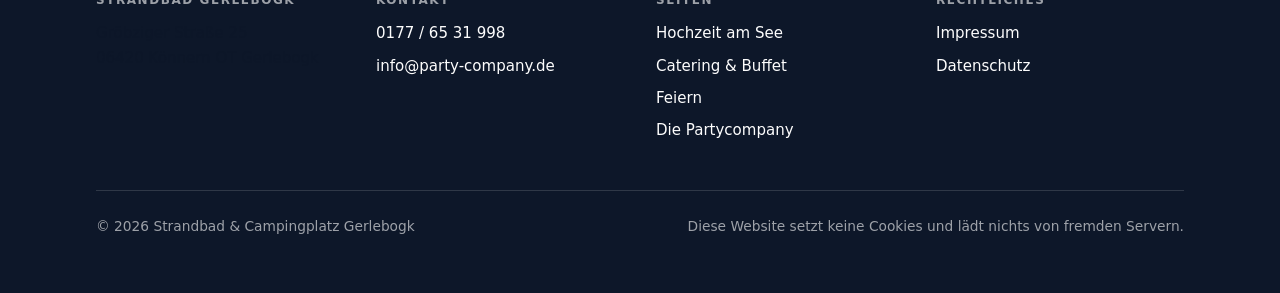
==== commit 1afc6155: "Display-Schrift auf Fraunces umgestellt Alfa Slab One gibt es nur in einem sehr fetten Schnitt – im " ====
--- a/camping/index.html
+++ b/camping/index.html
@@ -24,7 +24,7 @@
 <link rel="apple-touch-icon" href="/assets/img/favicon-180.png">
 <meta name="theme-color" content="#fdfdfd">
 
-<link rel="preload" href="/assets/fonts/alfa-slab-one-latin-400.woff2" as="font" type="font/woff2" crossorigin>
+<link rel="preload" href="/assets/fonts/fraunces-600.woff2" as="font" type="font/woff2" crossorigin>
 <link rel="preload" as="image" href="/assets/img/see-blaue-stunde-800.webp" type="image/webp"
       imagesrcset="/assets/img/see-blaue-stunde-480.webp 480w, /assets/img/see-blaue-stunde-800.webp 800w, /assets/img/see-blaue-stunde-1200.webp 1200w"
       imagesizes="(max-width: 56rem) 100vw, 50vw" fetchpriority="high">
--- a/assets/css/main.css
+++ b/assets/css/main.css
@@ -5,14 +5,19 @@
    Imports, keine externen Requests.
    ========================================================================== */
 
-/* --- Schriften (selbst gehostet, identisch zur Partycompany) ------------ */
+/* --- Schriften (selbst gehostet) ------------------------------------------
+   Display-Schrift bewusst NICHT identisch zur Partycompany: Alfa Slab One
+   gibt es nur in einem (sehr fetten) Schnitt, das wirkte für die ruhigere
+   Strandbad-Seite zu laut. Fraunces steht für Tag/Hochzeit-Eleganz, so wie
+   Alfa Slab One bei der Partycompany für Nacht/Party-Energie steht — gleiche
+   Rolle, bewusst andere Persönlichkeit (Feedback aus dem Design-Review). */
 
 @font-face {
-  font-family: "Alfa Slab One";
+  font-family: "Fraunces";
   font-style: normal;
-  font-weight: 400;
+  font-weight: 600;
   font-display: swap;
-  src: url("../fonts/alfa-slab-one-latin-400.woff2") format("woff2");
+  src: url("../fonts/fraunces-600.woff2") format("woff2");
   unicode-range: U+0000-00FF, U+0131, U+0152-0153, U+02BB-02BC, U+02C6, U+02DA,
     U+02DC, U+2000-206F, U+2074, U+20AC, U+2122, U+2191, U+2193, U+2212, U+2215;
 }
@@ -35,7 +40,7 @@
   --nacht-leise: rgba(13, 23, 41, 0.62);
   --nacht-linie: rgba(13, 23, 41, 0.14);
 
-  --display: "Alfa Slab One", Georgia, "Times New Roman", serif;
+  --display: "Fraunces", Georgia, "Times New Roman", serif;
   --body: system-ui, -apple-system, BlinkMacSystemFont, "Segoe UI", Roboto,
     "Helvetica Neue", Arial, sans-serif;
 
@@ -76,10 +81,10 @@
 
 h1, h2, h3, h4 {
   font-family: var(--display);
-  font-weight: 400;
-  line-height: 1.06;
+  font-weight: 600;
+  line-height: 1.12;
   margin: 0 0 0.6em;
-  letter-spacing: 0.005em;
+  letter-spacing: -0.01em;
   /* Deutsche Komposita wie "Campingplatz" oder "Öffnungszeiten" passen bei
      320px in keine Zeile. hyphens nutzt das lang="de" des Dokuments. */
   hyphens: auto;
@@ -614,6 +619,62 @@
   margin-bottom: 0.3rem;
 }
 .kontaktliste dd { margin: 0; font-size: 1.1rem; font-weight: 600; }
+
+/* --- Anfrageformular ------------------------------------------------------- */
+
+.formular { max-width: 44rem; }
+
+.formular__grid {
+  display: grid;
+  grid-template-columns: repeat(auto-fit, minmax(min(100%, 14rem), 1fr));
+  gap: 1.25rem;
+  margin-bottom: 1.25rem;
+}
+
+.feld { display: flex; flex-direction: column; gap: 0.4rem; }
+.feld--breit { margin-bottom: 1.25rem; }
+
+.feld label {
+  font-size: 0.85rem;
+  font-weight: 600;
+  color: var(--nacht-leise);
+}
+
+.feld input,
+.feld select,
+.feld textarea {
+  font: inherit;
+  font-size: 1rem;
+  color: var(--nacht);
+  background: var(--weiss);
+  border: 2px solid var(--nacht-linie);
+  border-radius: var(--radius);
+  padding: 0.7rem 0.85rem;
+  width: 100%;
+}
+.section--sand .feld input,
+.section--sand .feld select,
+.section--sand .feld textarea { background: var(--weiss); }
+
+.feld input:focus-visible,
+.feld select:focus-visible,
+.feld textarea:focus-visible { outline: 3px solid var(--orange); outline-offset: 1px; }
+
+.feld textarea { resize: vertical; min-height: 8rem; }
+
+/* Honeypot gegen Spam-Bots: fürs Auge und für Screenreader unsichtbar,
+   Formularfeld bleibt im DOM, damit simple Bots es trotzdem ausfüllen. */
+.feld--hp { position: absolute; width: 1px; height: 1px; padding: 0; margin: -1px; overflow: hidden; clip-path: inset(50%); white-space: nowrap; }
+
+.feld__checkbox {
+  display: flex;
+  align-items: flex-start;
+  gap: 0.6rem;
+  font-size: 0.92rem;
+  color: var(--nacht-leise);
+  max-width: 48ch;
+}
+.feld__checkbox input { margin-top: 0.2rem; width: 1.1rem; height: 1.1rem; flex: 0 0 auto; }
 
 /* --- Rechtstexte --------------------------------------------------------- */
 
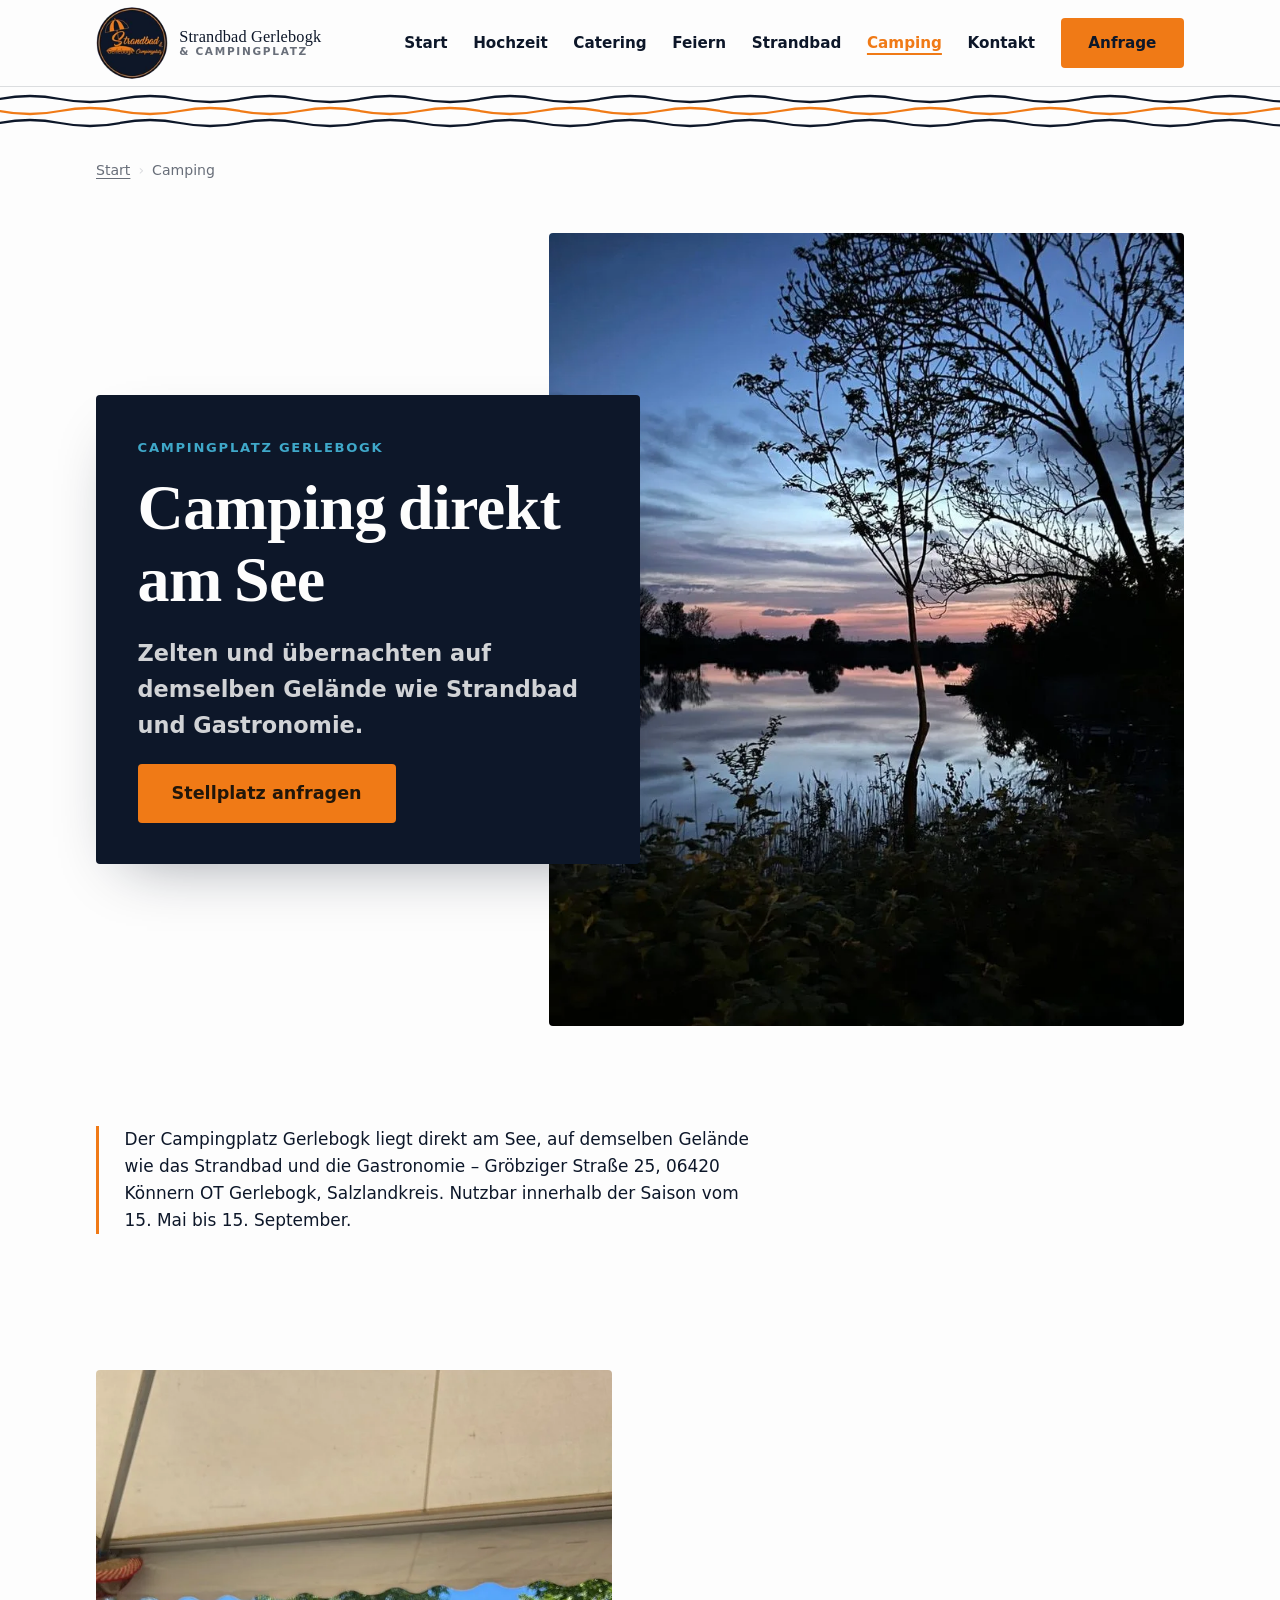
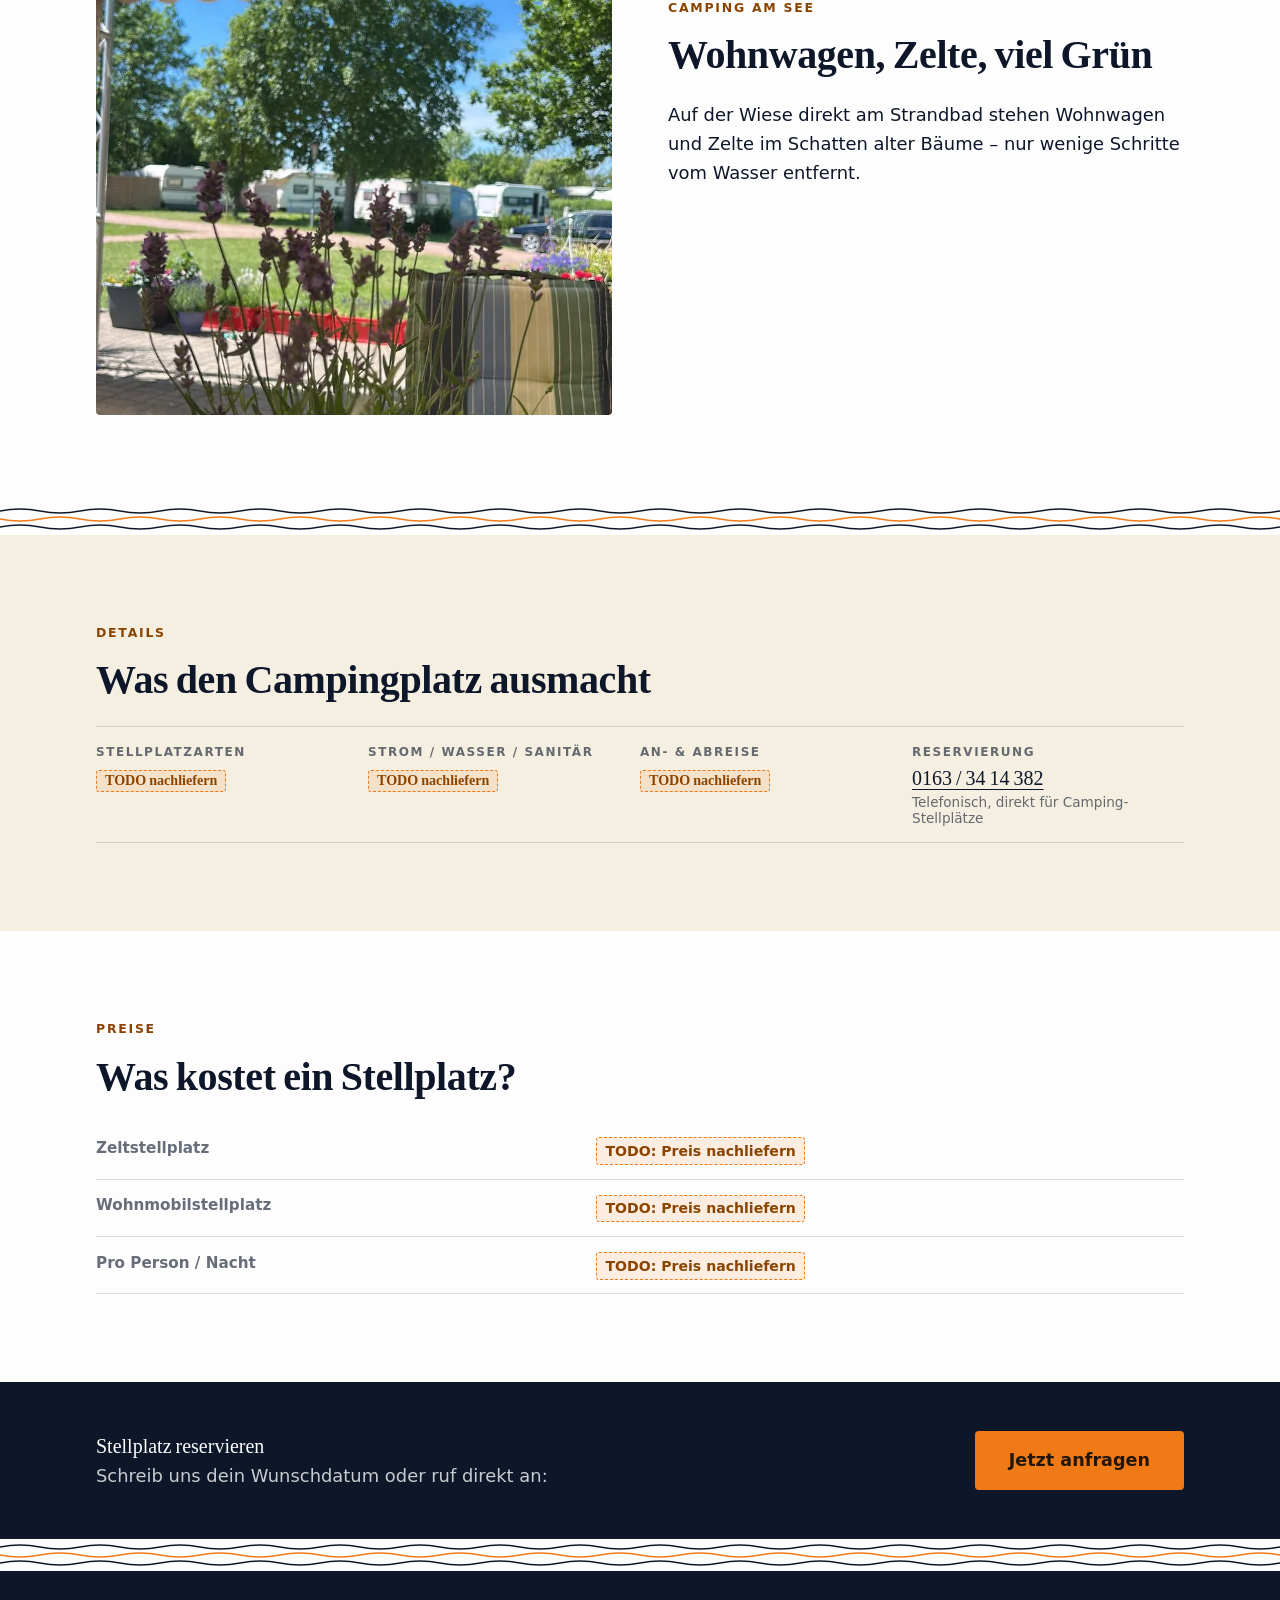
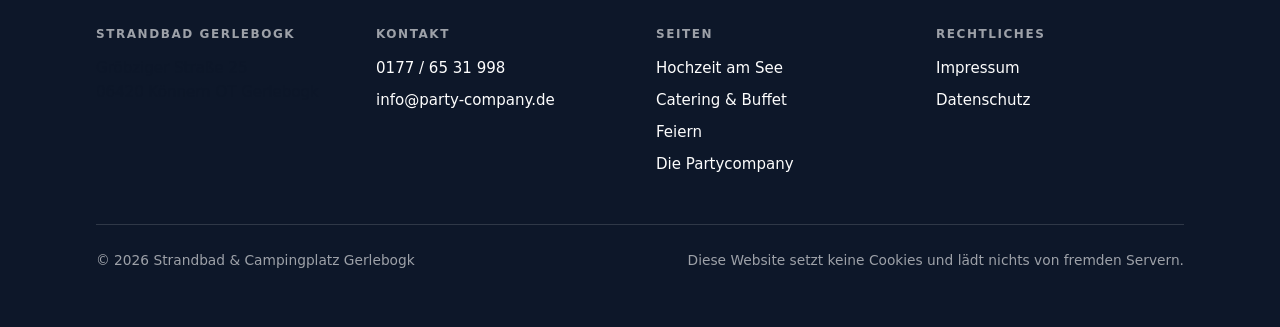
==== commit 0ff990d1: "Logo, Catering-Umbau, Kontakt-Icons und Deploy-Fixes - Echtes Logo (Sonnenschirm, umgefärbt auf Webs" ====
--- a/camping/index.html
+++ b/camping/index.html
@@ -69,7 +69,7 @@
       <picture>
         <source type="image/webp" srcset="/assets/img/logo-96.webp 1x, /assets/img/logo-192.webp 2x, /assets/img/logo-384.webp 4x">
         <img src="/assets/img/logo-96.png" srcset="/assets/img/logo-192.png 2x, /assets/img/logo-384.png 4x" width="72" height="72"
-             alt="Platzhalter-Logo Strandbad Gerlebogk – finales Logo folgt">
+             alt="Logo Strandbad & Campingplatz Gerlebogk: Sonnenschirm über dem Schriftzug">
       </picture>
       <span class="marke__name">Strandbad Gerlebogk
         <span class="marke__zusatz">& Campingplatz</span>
@@ -173,8 +173,8 @@
           <dd><span class="todo">TODO nachliefern</span></dd>
         </div>
         <div>
-          <dt>Buchung</dt>
-          <dd><span class="todo">TODO nachliefern</span></dd>
+          <dt>Reservierung</dt>
+          <dd><a href="tel:+491633414382">0163 / 34 14 382</a><small>Telefonisch, direkt für Camping-Stellplätze</small></dd>
         </div>
       </dl>
     </div>
@@ -200,7 +200,7 @@
     <div class="wrap anfrageband__inner">
       <p>
         <strong>Stellplatz reservieren</strong>
-        Schreib uns dein Wunschdatum – wir melden uns zurück.
+        Schreib uns dein Wunschdatum oder ruf direkt an: <a href="tel:+491633414382">0163 / 34 14 382</a>
       </p>
       <a class="btn btn--anfrage btn--gross" href="/kontakt/">Jetzt anfragen</a>
     </div>
--- a/assets/css/main.css
+++ b/assets/css/main.css
@@ -398,7 +398,7 @@
 .eckdaten {
   margin: 0;
   display: grid;
-  grid-template-columns: repeat(auto-fit, minmax(min(100%, 14rem), 1fr));
+  grid-template-columns: repeat(auto-fit, minmax(min(100%, 12rem), 1fr));
   gap: 0;
   border-top: 1px solid var(--nacht-linie);
 }
@@ -477,27 +477,30 @@
 .wegweiser {
   display: grid;
   grid-template-columns: repeat(3, 1fr);
-  border-top: 1px solid var(--nacht-linie);
-  border-left: 1px solid var(--nacht-linie);
+  gap: clamp(1.5rem, 4vw, 2.5rem);
 }
 .wegweiser__eintrag {
-  border-right: 1px solid var(--nacht-linie);
-  border-bottom: 1px solid var(--nacht-linie);
-  padding: 1.5rem clamp(1rem, 3vw, 1.75rem) 1.75rem;
   text-decoration: none;
   color: inherit;
-  display: block;
+  display: flex;
+  flex-direction: column;
+  text-align: center;
 }
 .wegweiser__bild {
   aspect-ratio: 4 / 3;
   overflow: hidden;
-  border-radius: var(--radius);
+  border-radius: 14px;
   margin-bottom: 1rem;
 }
 .wegweiser__bild img { width: 100%; height: 100%; object-fit: cover; }
-.wegweiser__eintrag h3 { margin-bottom: 0.35rem; }
+.wegweiser__eintrag h3 {
+  font-family: var(--body);
+  font-weight: 700;
+  font-size: 1.2rem;
+  margin-bottom: 0.35rem;
+}
 .wegweiser__eintrag p { color: var(--nacht-leise); font-size: 0.95rem; margin-bottom: 0.6rem; }
-.wegweiser__pfeil { font-weight: 600; color: var(--nacht); }
+.wegweiser__pfeil { font-weight: 600; color: var(--nacht); margin-top: auto; padding-top: 0.4rem; }
 .wegweiser__eintrag:hover .wegweiser__pfeil { color: var(--orange); }
 .wegweiser__eintrag:hover h3 { color: var(--orange); }
 
@@ -543,6 +546,84 @@
   border-radius: var(--radius);
 }
 .bildstrecke > div { aspect-ratio: 3 / 4; overflow: hidden; border-radius: var(--radius); }
+
+/* --- Sprungmarken (Catering-Seite) ------------------------------------------
+   Funktionale Icon-Buttons, keine Deko-Icon-Kacheln: springen per Anker zum
+   jeweiligen Abschnitt. Icon nutzt currentColor. */
+
+.sprungmarken {
+  display: flex;
+  flex-wrap: wrap;
+  gap: 0.6rem;
+  list-style: none;
+  margin: 0;
+  padding: 0;
+}
+.sprungmarke {
+  display: inline-flex;
+  align-items: center;
+  gap: 0.5rem;
+  padding: 0.55rem 1rem;
+  border: 2px solid var(--nacht-linie);
+  border-radius: 999px;
+  text-decoration: none;
+  color: var(--nacht);
+  font-weight: 600;
+  font-size: 0.92rem;
+}
+.sprungmarke svg { width: 1.2em; height: 1.2em; flex: 0 0 auto; }
+.sprungmarke:hover { border-color: var(--orange); color: var(--orange); }
+
+/* --- Katalog: gestaffelte Bild-Collage + Kategorie-Karte -------------------
+   Aufbau übernommen von mymycatering.com (versetzte Fotos, Karte pro
+   Kategorie), Optik komplett eigen: eckig, kein Schlagschatten, unsere
+   Palette. Preise/Mindestpersonenzahl bewusst als TODO, nicht erfunden. */
+
+.katalog { display: grid; gap: clamp(3rem, 7vw, 4.5rem); }
+
+.katalog__karte {
+  display: grid;
+  grid-template-columns: minmax(0, 1fr) minmax(0, 1fr);
+  gap: clamp(1.75rem, 5vw, 3.5rem);
+  align-items: center;
+}
+.katalog__karte:nth-child(even) .collage { order: -1; }
+
+.collage {
+  position: relative;
+  padding-right: 18%;
+  padding-bottom: 14%;
+}
+.collage__haupt { position: relative; z-index: 1; }
+.collage__haupt img { width: 100%; aspect-ratio: 4 / 5; object-fit: cover; }
+.collage__neben {
+  position: absolute;
+  right: 0;
+  bottom: 0;
+  width: 44%;
+  z-index: 2;
+  border: 6px solid var(--weiss);
+  background: var(--weiss);
+}
+.collage__neben img { width: 100%; aspect-ratio: 1 / 1; object-fit: cover; }
+
+.katalog__preis {
+  margin-top: 1.2rem;
+  padding-top: 1.1rem;
+  border-top: 1px solid var(--nacht-linie);
+  display: flex;
+  flex-wrap: wrap;
+  align-items: baseline;
+  gap: 0.4rem 0.8rem;
+  font-weight: 600;
+}
+.katalog__preis .todo { font-weight: 600; }
+
+@media (max-width: 56rem) {
+  .katalog__karte { grid-template-columns: 1fr; }
+  .katalog__karte:nth-child(even) .collage { order: 0; }
+  .collage { padding-right: 16%; padding-bottom: 12%; }
+}
 
 /* --- Karten (Kacheln) ----------------------------------------------------- */
 
@@ -619,6 +700,19 @@
   margin-bottom: 0.3rem;
 }
 .kontaktliste dd { margin: 0; font-size: 1.1rem; font-weight: 600; }
+
+/* Icon + Text, in Kontaktlisten und ähnlichen Stellen. Icon nutzt currentColor,
+   färbt sich dadurch automatisch mit dem Link (Hover etc.) statt separat
+   gepflegt werden zu müssen. Rein dekorativ (aria-hidden) – die Bedeutung
+   steckt im Text, nicht im Icon. */
+.mit-icon { display: inline-flex; align-items: center; gap: 0.5rem; }
+.mit-icon svg { flex: 0 0 auto; width: 1.15em; height: 1.15em; }
+dd.mit-icon { color: var(--nacht); font-weight: 600; }
+
+/* Variante: Icon zentriert über dem Text statt daneben (Kontaktseite) */
+.kontaktliste--icons { text-align: center; }
+.kontaktliste--icons .mit-icon { flex-direction: column; gap: 0.6rem; }
+.kontaktliste--icons .mit-icon svg { width: 28px; height: 28px; color: var(--orange); }
 
 /* --- Anfrageformular ------------------------------------------------------- */
 
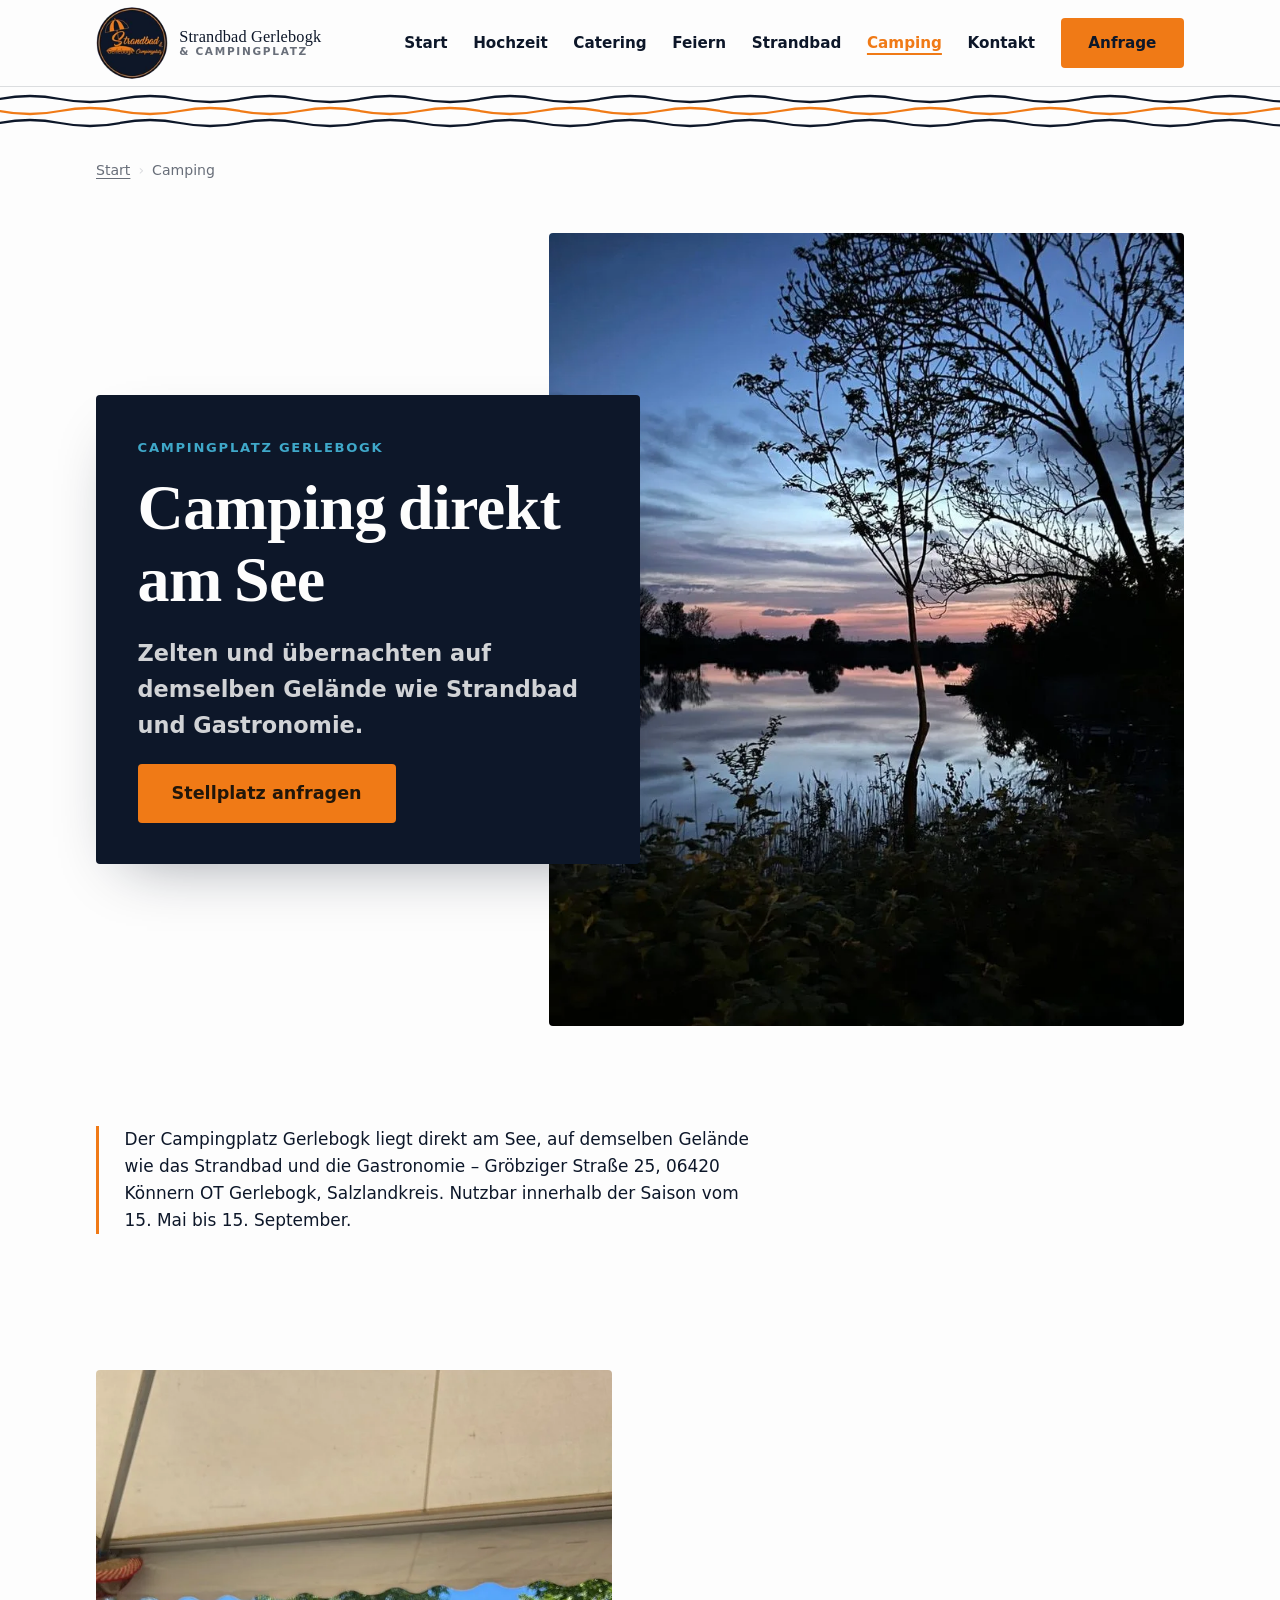
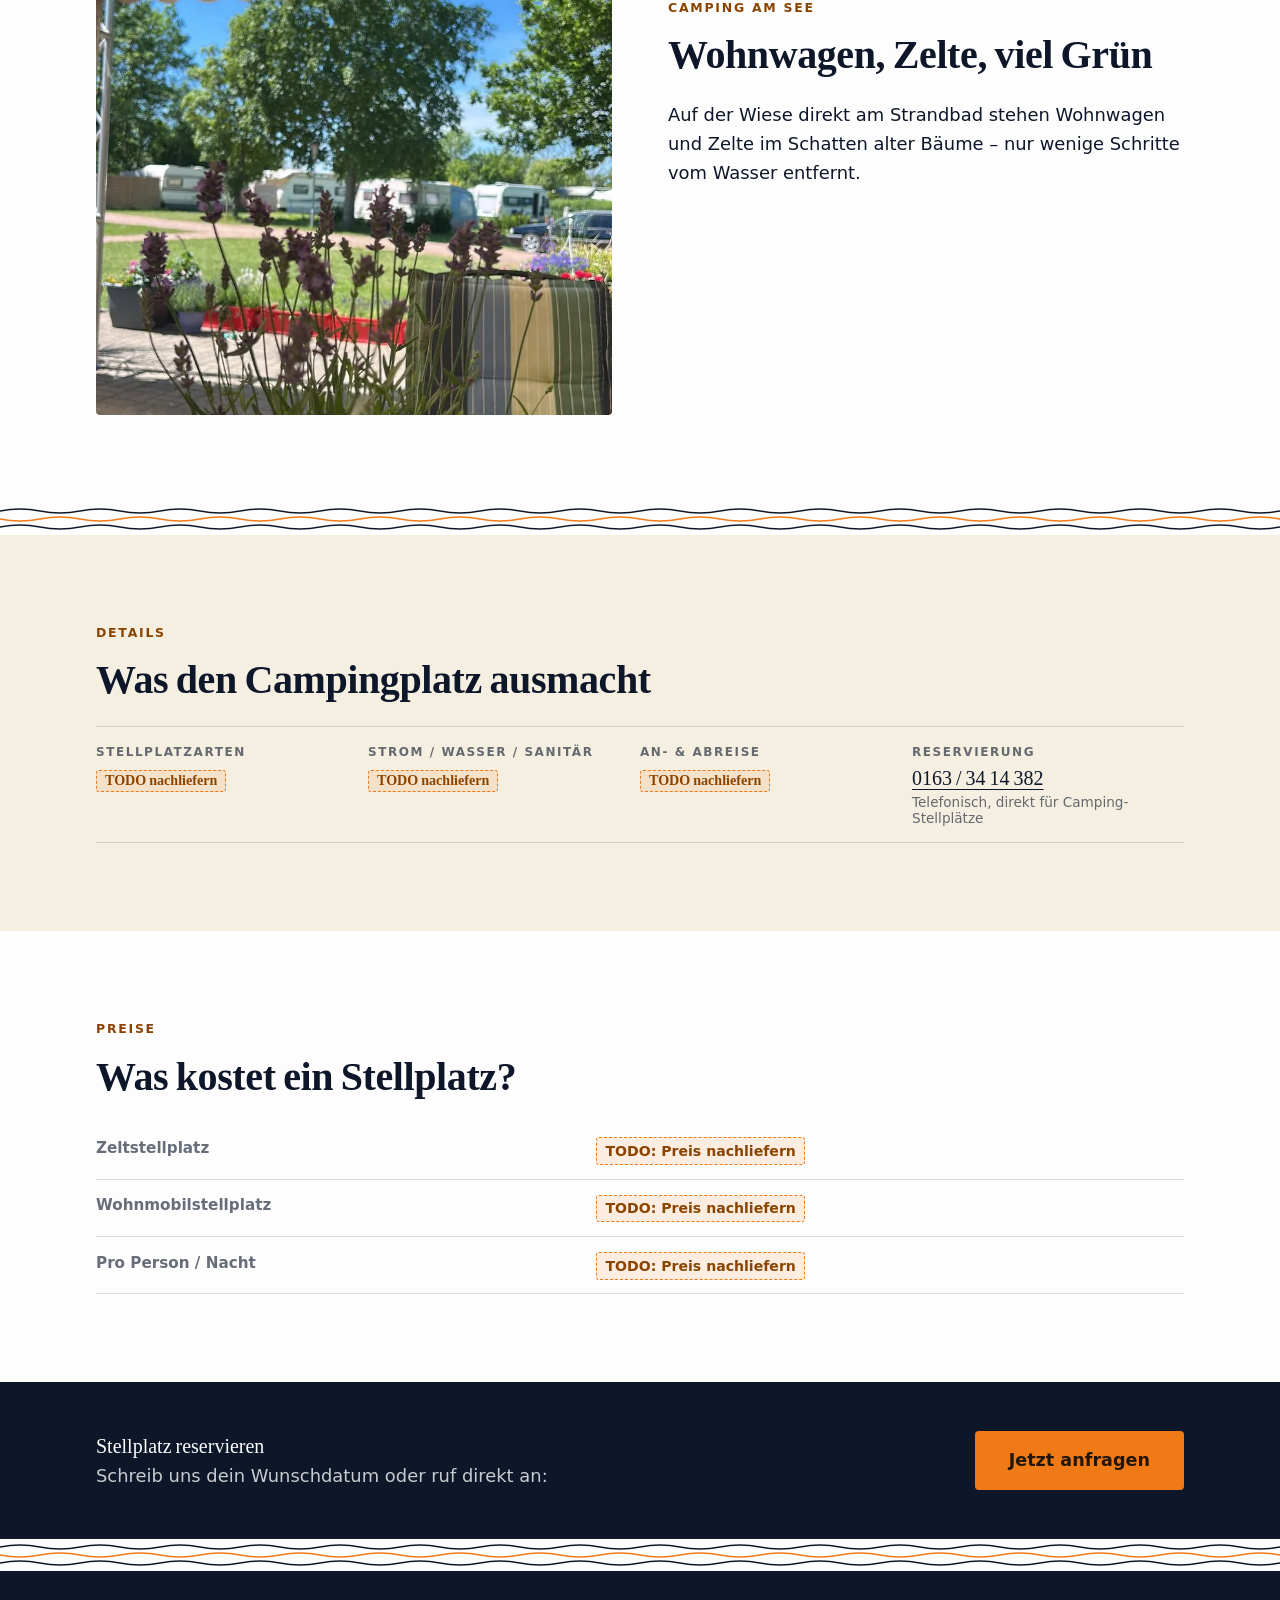
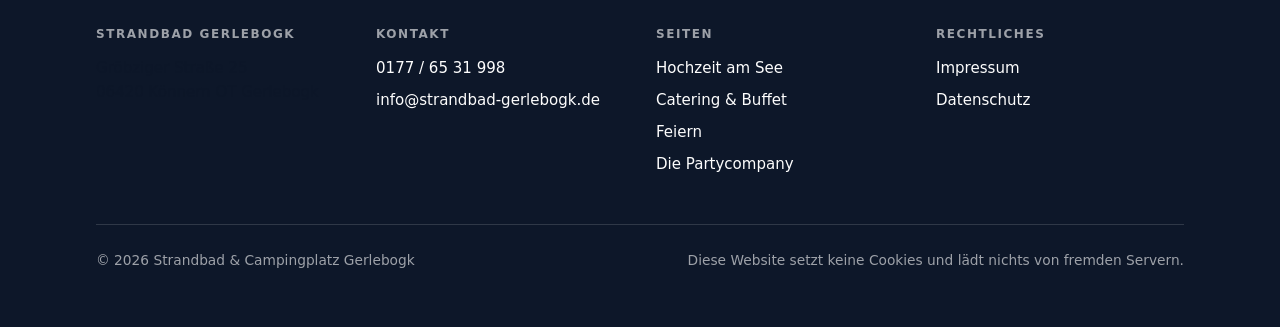
==== commit bad8a564: "Kontakt-E-Mail auf info@strandbad-gerlebogk.de umgestellt Ersetzt info@party-company.de überall (Foo" ====
--- a/camping/index.html
+++ b/camping/index.html
@@ -224,7 +224,7 @@
         <h2>Kontakt</h2>
         <ul>
           <li><a href="tel:+491776531998">0177 / 65 31 998</a></li>
-          <li><a href="mailto:info@party-company.de">info@party-company.de</a></li>
+          <li><a href="mailto:info@strandbad-gerlebogk.de">info@strandbad-gerlebogk.de</a></li>
         </ul>
       </div>
       <div>
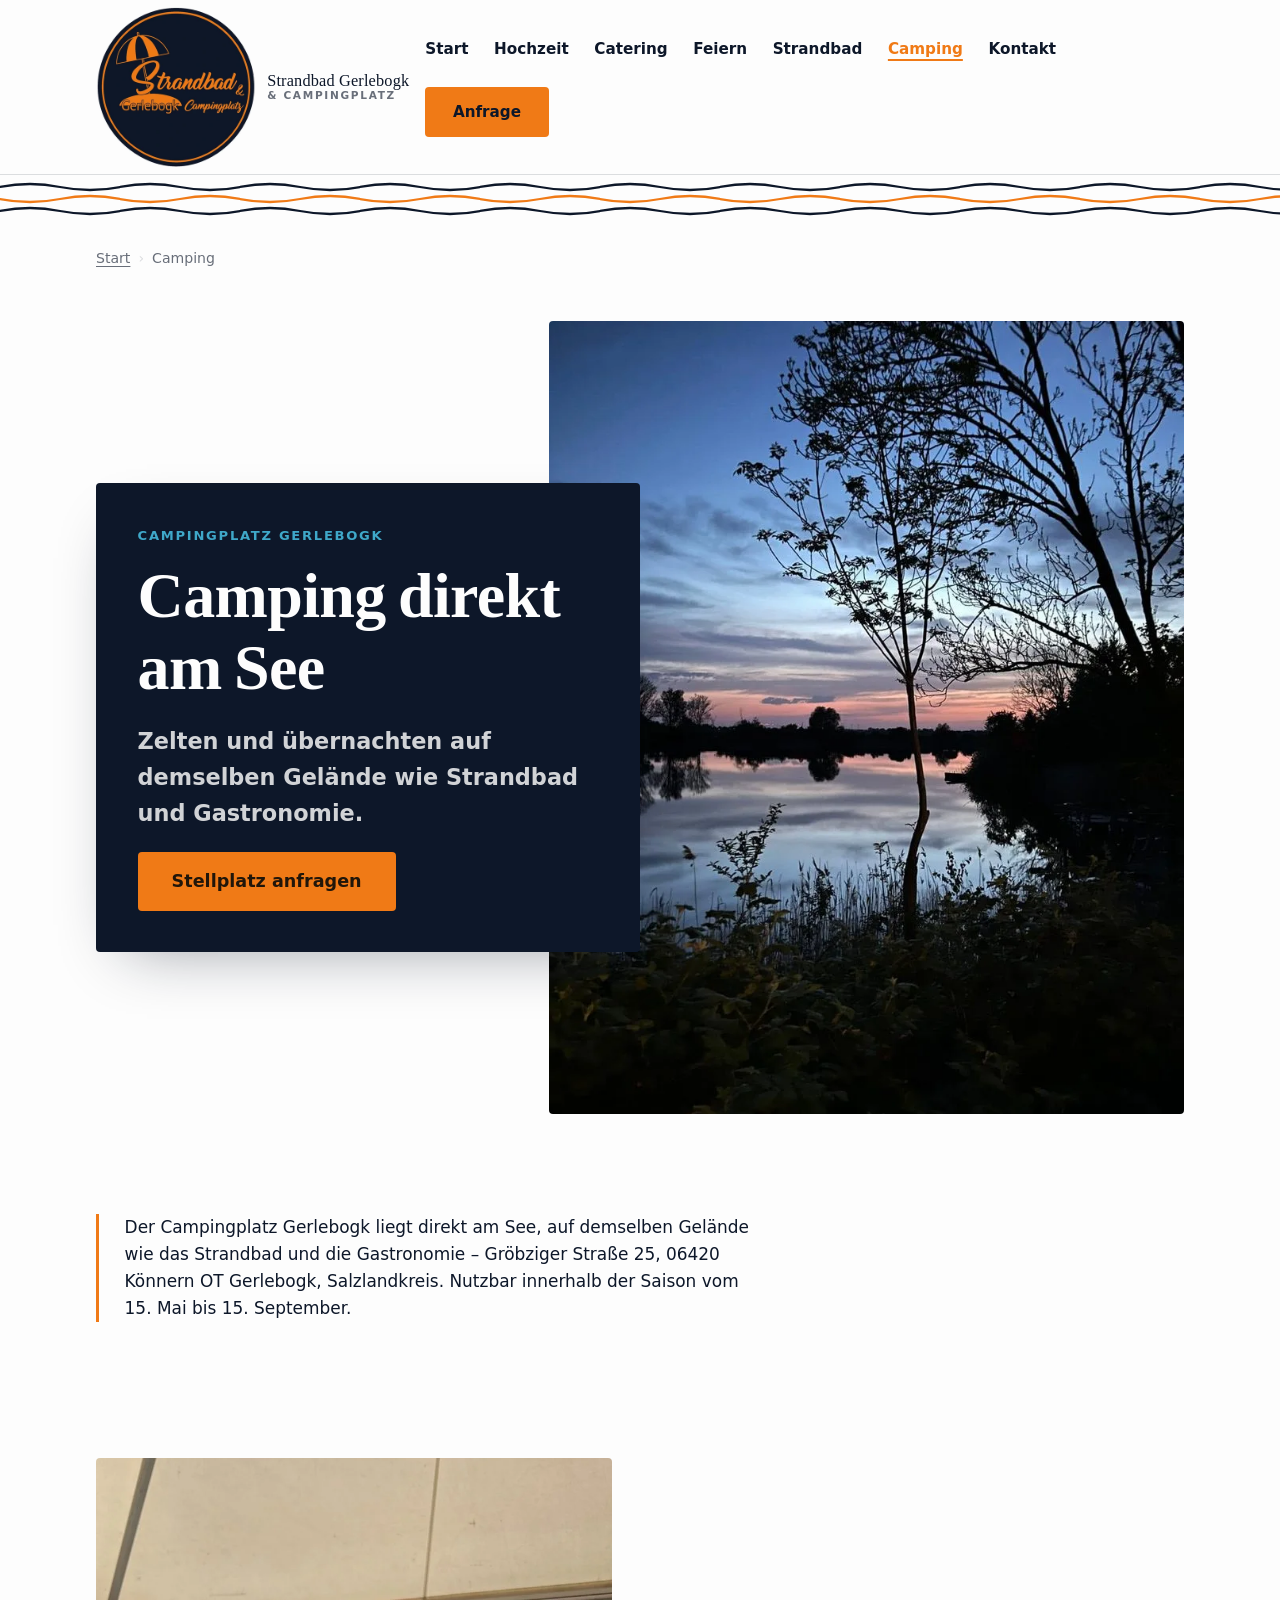
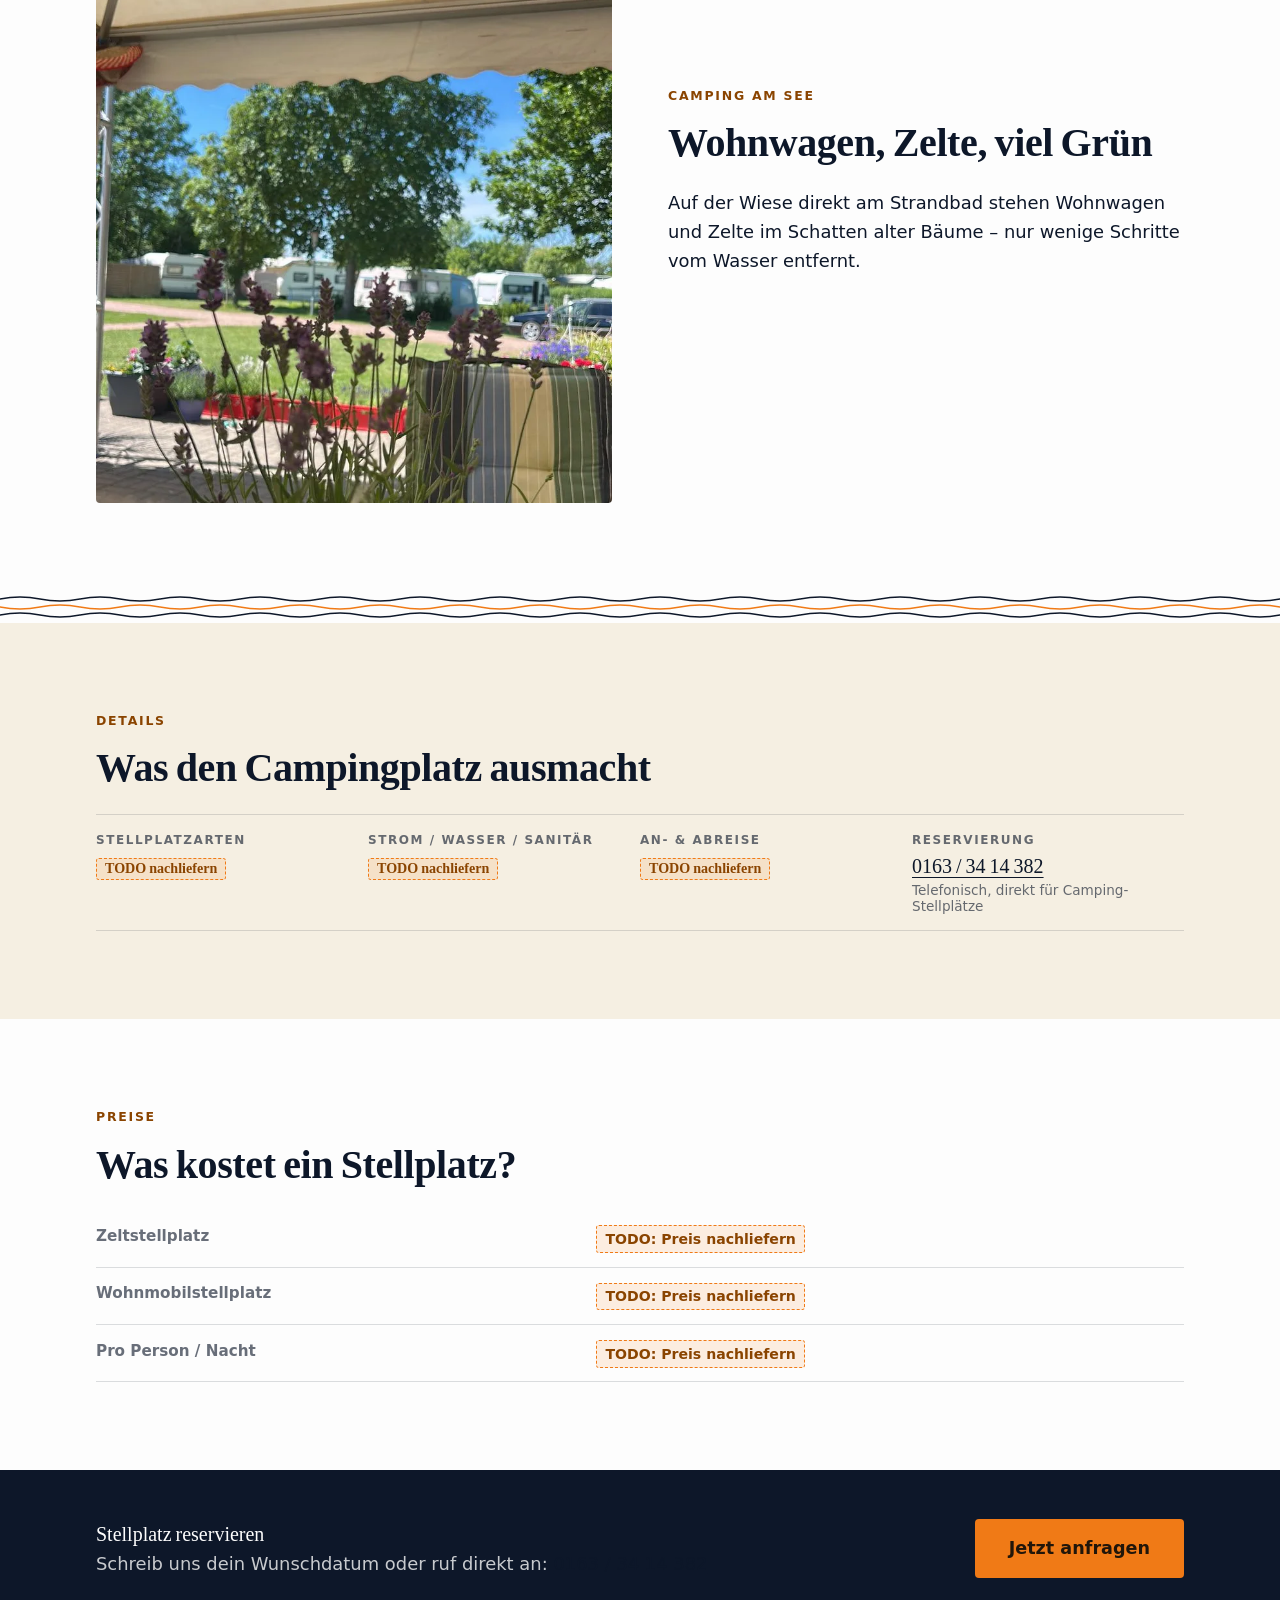
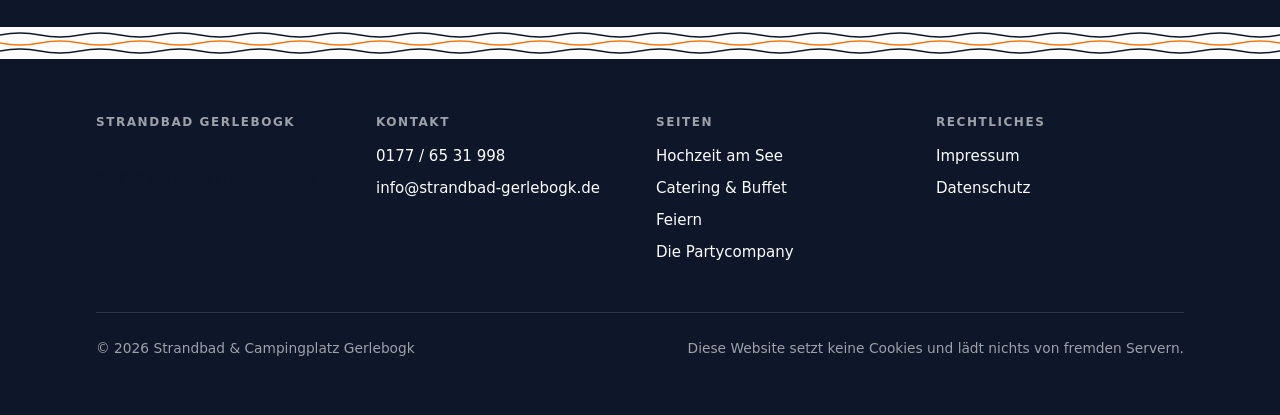
==== commit 395512ce: "Logo im Header deutlich vergrößert 72px -> 160px (Desktop), 110px (Tablet), 92px (kleine Mobilgeräte" ====
--- a/camping/index.html
+++ b/camping/index.html
@@ -67,8 +67,8 @@
   <div class="wrap kopf__inner">
     <a class="marke" href="/">
       <picture>
-        <source type="image/webp" srcset="/assets/img/logo-96.webp 1x, /assets/img/logo-192.webp 2x, /assets/img/logo-384.webp 4x">
-        <img src="/assets/img/logo-96.png" srcset="/assets/img/logo-192.png 2x, /assets/img/logo-384.png 4x" width="72" height="72"
+        <source type="image/webp" srcset="/assets/img/logo-384.webp">
+        <img src="/assets/img/logo-384.png" width="160" height="160"
              alt="Logo Strandbad & Campingplatz Gerlebogk: Sonnenschirm über dem Schriftzug">
       </picture>
       <span class="marke__name">Strandbad Gerlebogk
--- a/assets/css/main.css
+++ b/assets/css/main.css
@@ -232,7 +232,7 @@
   flex: 0 0 auto;
 }
 .marke img {
-  width: 72px; height: 72px;
+  width: 160px; height: 160px;
   border-radius: 50%;
   background: var(--sand);
   flex: 0 0 auto;
@@ -883,7 +883,7 @@
   .kopf { position: static; }
   .kopf__inner { flex-wrap: wrap; row-gap: 0.6rem; }
   .nav { margin-left: 0; width: 100%; gap: 0.85rem 1.1rem; font-size: 0.92rem; }
-  .marke img { width: 64px; height: 64px; }
+  .marke img { width: 110px; height: 110px; }
   .marke { min-width: 0; }
   .marke__name { min-width: 0; }
   .marke__zusatz { font-size: 0.62rem; letter-spacing: 0.1em; }
@@ -896,7 +896,7 @@
   .hero__panel { padding: 1.15rem; }
   .btn { padding: 0.85rem 1.15rem; font-size: 0.95rem; }
   .marke__zusatz { display: none; }
-  .marke img { width: 56px; height: 56px; }
+  .marke img { width: 92px; height: 92px; }
   .kopf__inner { gap: 0.75rem; }
 }
 
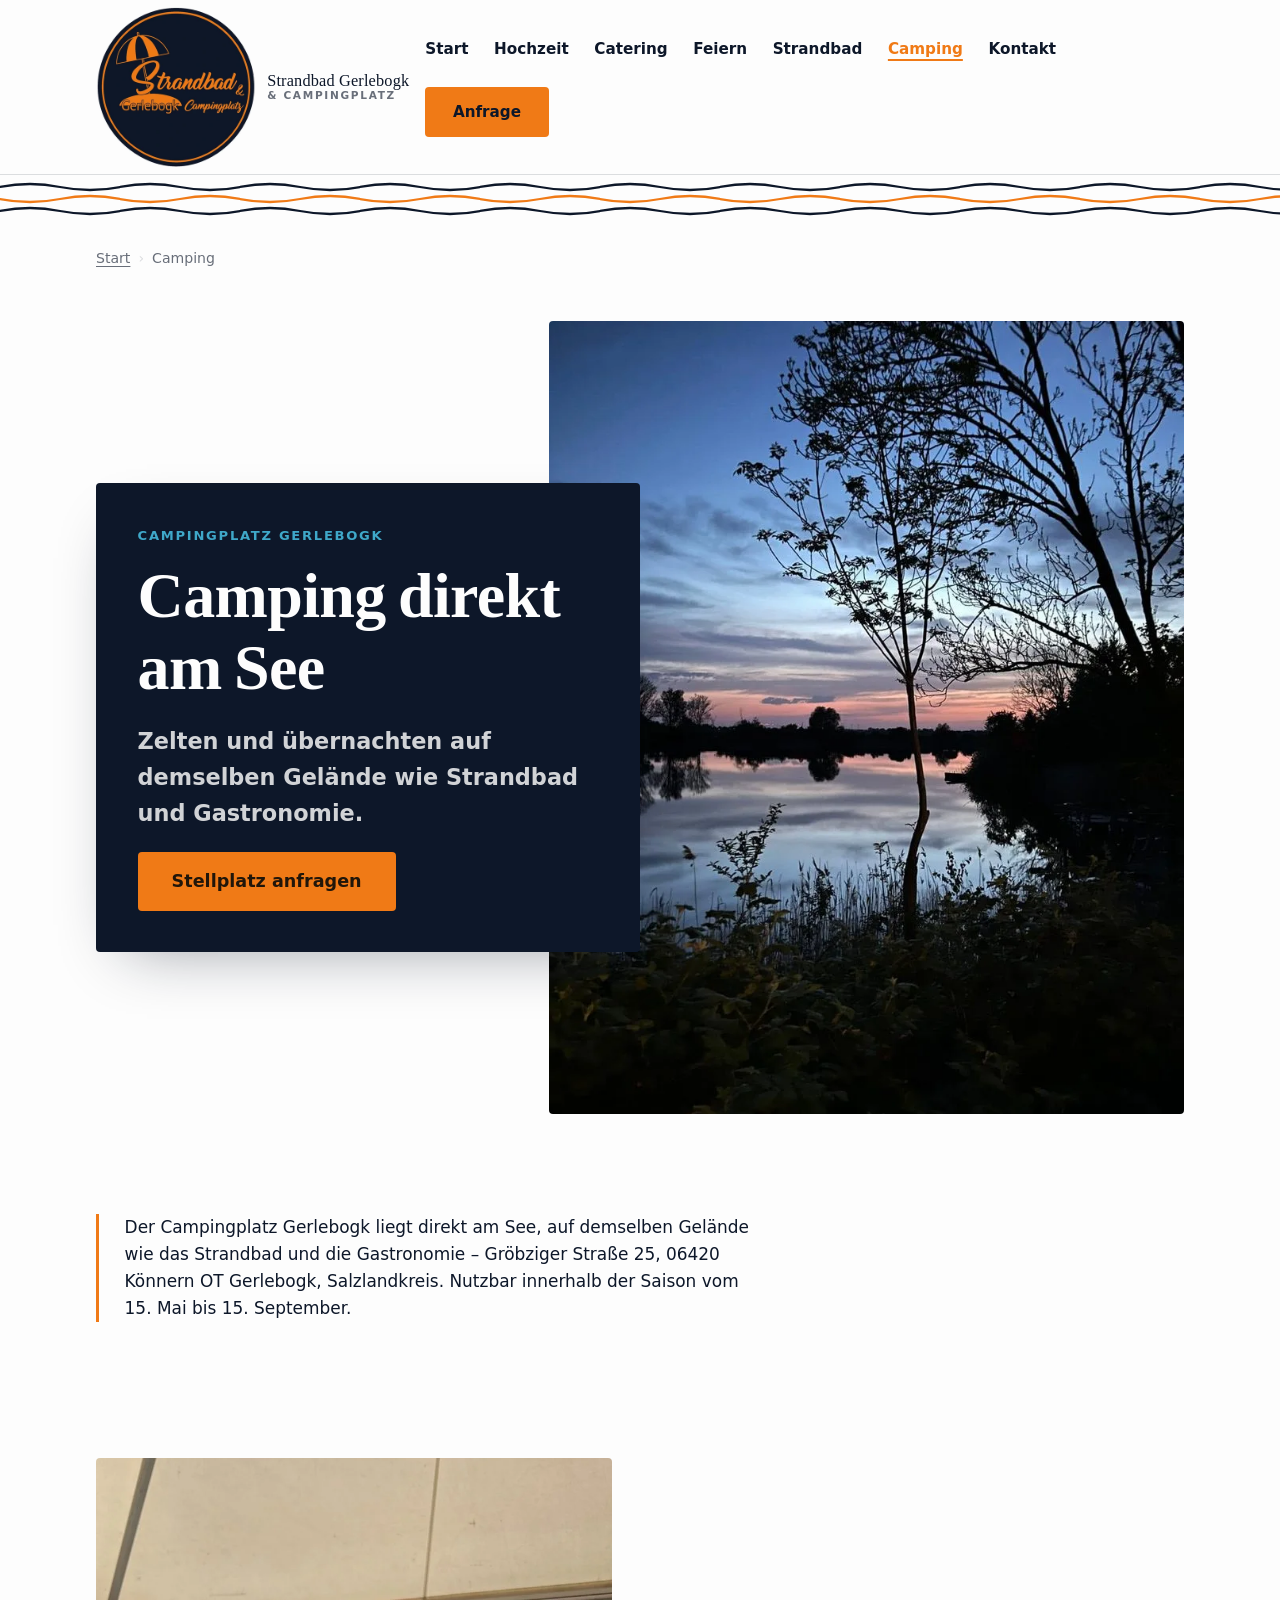
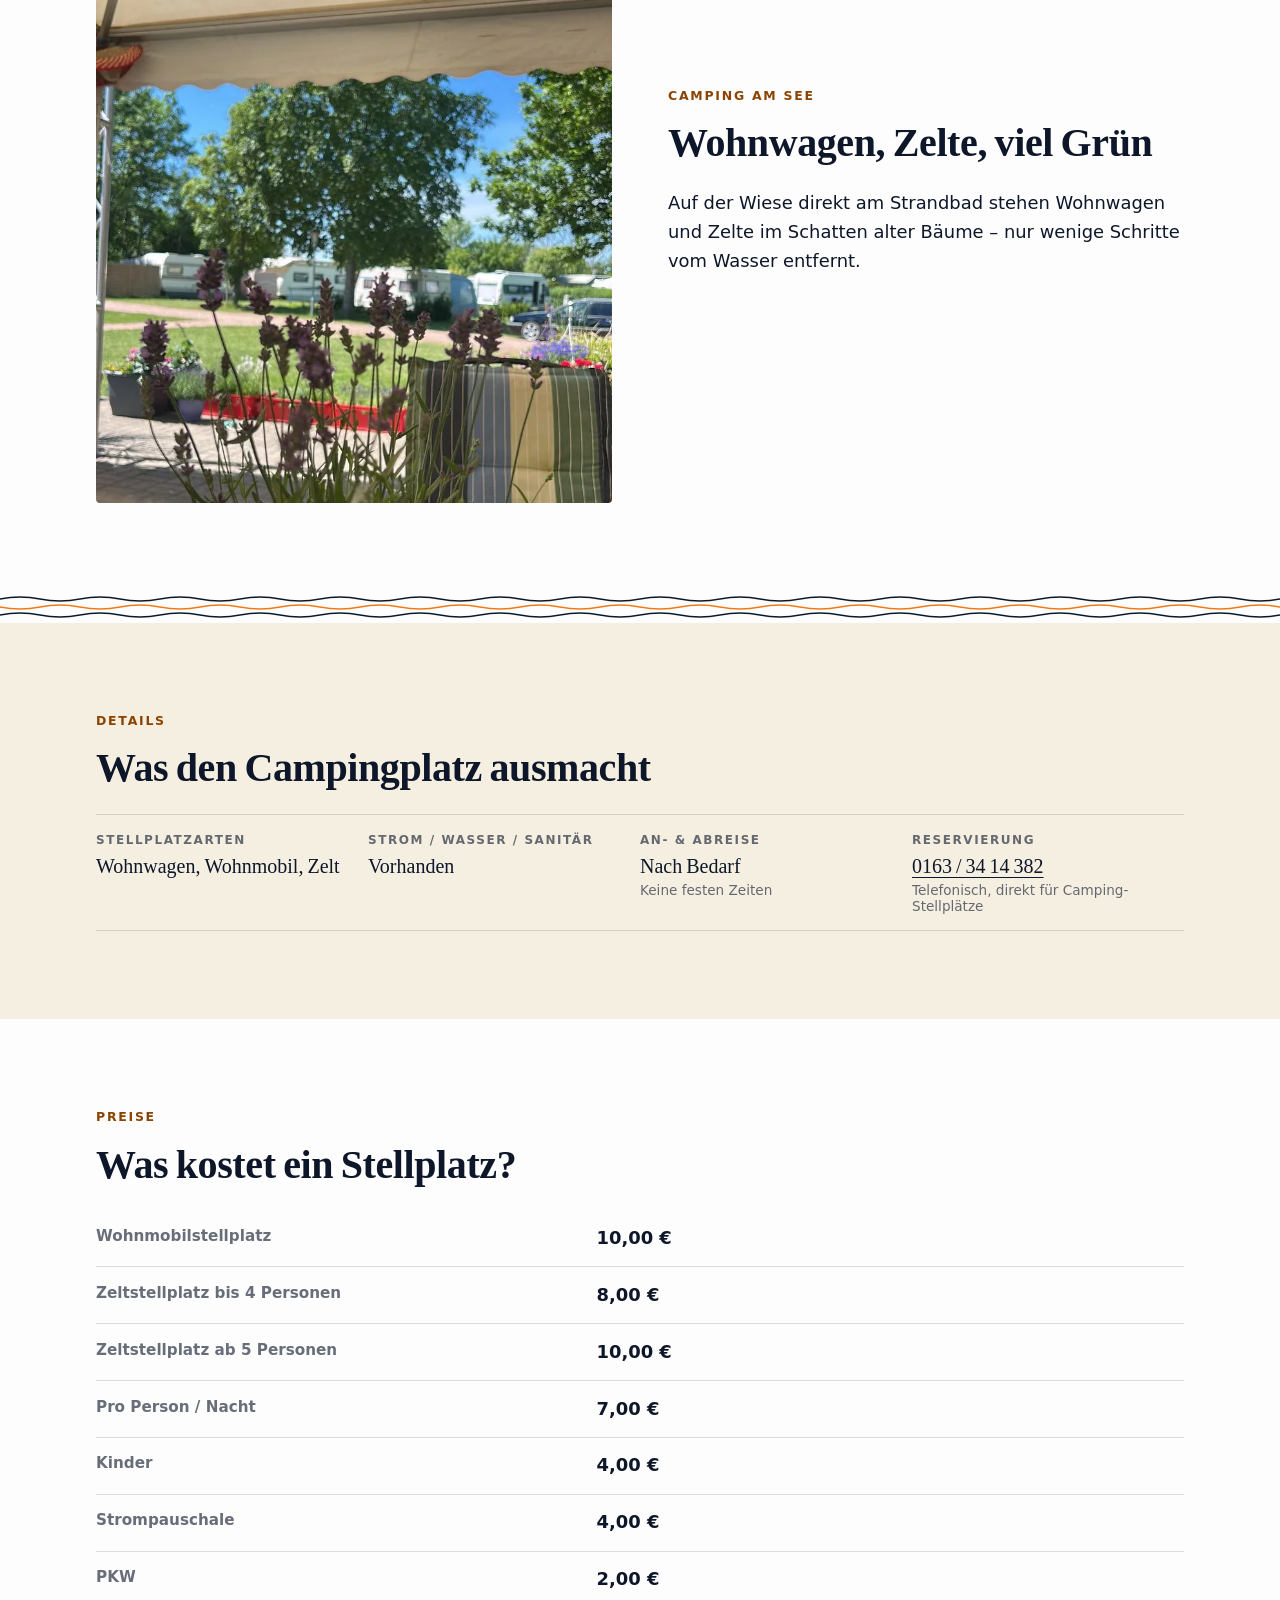
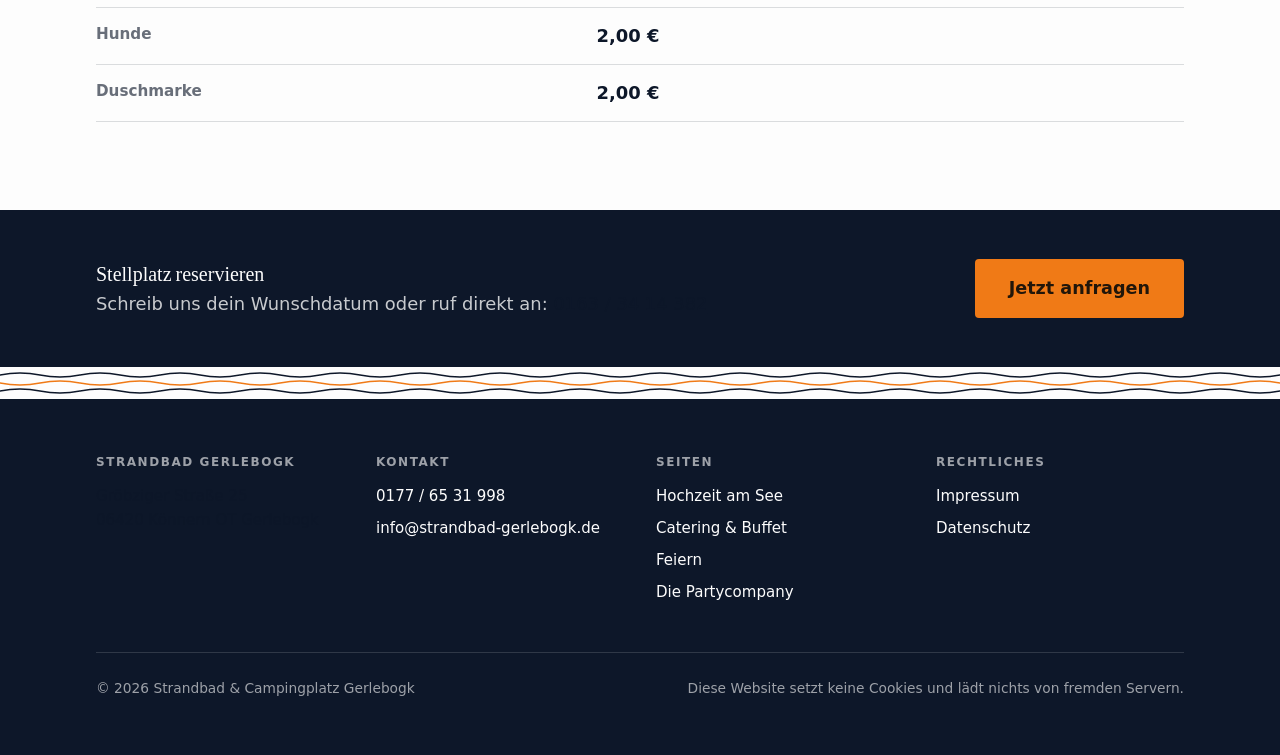
==== commit aea0b5be: "Öffnungstage, Preise und FAQ-Antworten eingetragen Schließt den Großteil der offenen TODO-Platzhalte" ====
--- a/camping/index.html
+++ b/camping/index.html
@@ -162,15 +162,15 @@
       <dl class="eckdaten">
         <div>
           <dt>Stellplatzarten</dt>
-          <dd><span class="todo">TODO nachliefern</span></dd>
+          <dd>Wohnwagen, Wohnmobil, Zelt</dd>
         </div>
         <div>
           <dt>Strom / Wasser / Sanitär</dt>
-          <dd><span class="todo">TODO nachliefern</span></dd>
+          <dd>Vorhanden</dd>
         </div>
         <div>
           <dt>An- &amp; Abreise</dt>
-          <dd><span class="todo">TODO nachliefern</span></dd>
+          <dd>Nach Bedarf<small>Keine festen Zeiten</small></dd>
         </div>
         <div>
           <dt>Reservierung</dt>
@@ -187,9 +187,15 @@
       <div class="tabelle-scroll">
         <table class="datentabelle">
           <tbody>
-            <tr><th scope="row">Zeltstellplatz</th><td><span class="todo">TODO: Preis nachliefern</span></td></tr>
-            <tr><th scope="row">Wohnmobilstellplatz</th><td><span class="todo">TODO: Preis nachliefern</span></td></tr>
-            <tr><th scope="row">Pro Person / Nacht</th><td><span class="todo">TODO: Preis nachliefern</span></td></tr>
+            <tr><th scope="row">Wohnmobilstellplatz</th><td>10,00 €</td></tr>
+            <tr><th scope="row">Zeltstellplatz bis 4 Personen</th><td>8,00 €</td></tr>
+            <tr><th scope="row">Zeltstellplatz ab 5 Personen</th><td>10,00 €</td></tr>
+            <tr><th scope="row">Pro Person / Nacht</th><td>7,00 €</td></tr>
+            <tr><th scope="row">Kinder</th><td>4,00 €</td></tr>
+            <tr><th scope="row">Strompauschale</th><td>4,00 €</td></tr>
+            <tr><th scope="row">PKW</th><td>2,00 €</td></tr>
+            <tr><th scope="row">Hunde</th><td>2,00 €</td></tr>
+            <tr><th scope="row">Duschmarke</th><td>2,00 €</td></tr>
           </tbody>
         </table>
       </div>
